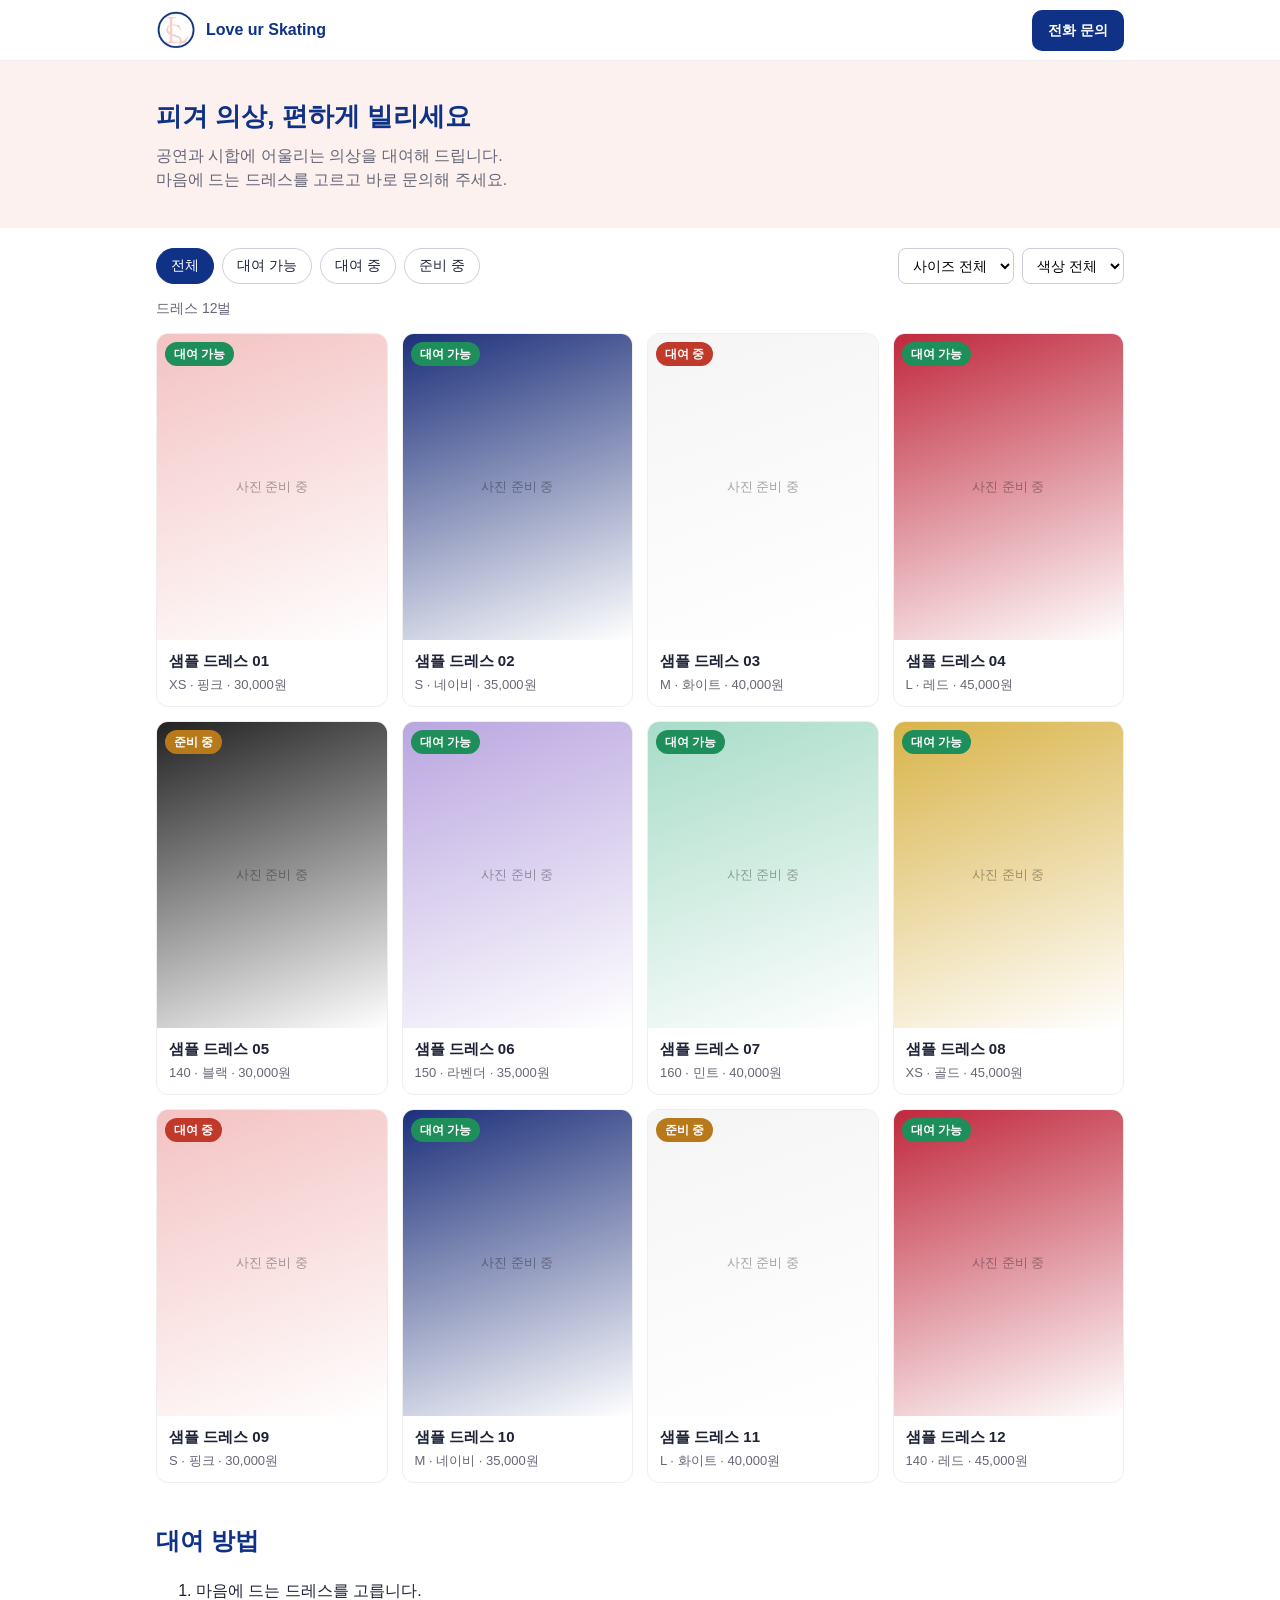
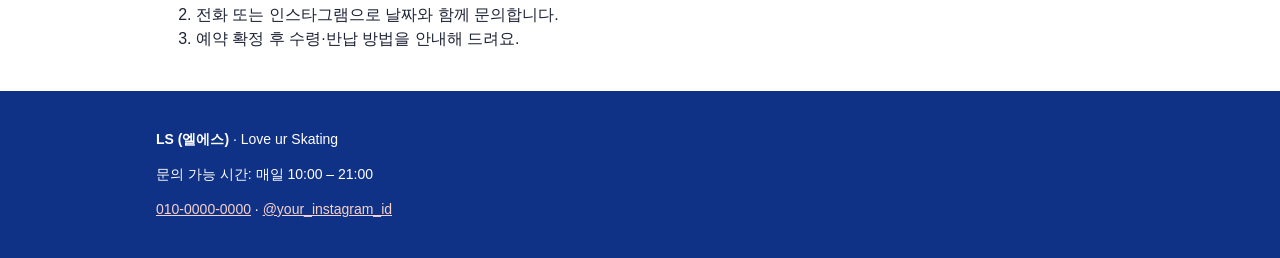
==== index.html @ 4640ae23 "Add first version of LS figure dress rental site Static, no-build site: dress catalog with status/si" ====
<!doctype html>
<html lang="ko">
<head>
<meta charset="utf-8">
<meta name="viewport" content="width=device-width, initial-scale=1">
<title>LS 엘에스 · 피겨 의상 대여</title>
<meta name="description" content="Love ur Skating - 피겨스케이팅 공연·시합 의상 대여">
<link rel="icon" href="assets/logo.jpg">
<link rel="stylesheet" href="style.css">
</head>
<body>
<header class="top">
  <div class="wrap bar">
    <a class="brand" href="#"><img src="assets/logo.jpg" alt="LS 로고"><span>Love ur Skating</span></a>
    <a class="btn small" id="callTop" href="#">전화 문의</a>
  </div>
</header>

<section class="hero">
  <div class="wrap">
    <h1>피겨 의상, 편하게 빌리세요</h1>
    <p>공연과 시합에 어울리는 의상을 대여해 드립니다.<br>마음에 드는 드레스를 고르고 바로 문의해 주세요.</p>
  </div>
</section>

<main class="wrap">
  <div class="filters" aria-label="필터">
    <div class="chips" id="statusChips"></div>
    <div class="selects">
      <select id="sizeSel" aria-label="사이즈"><option value="">사이즈 전체</option></select>
      <select id="colorSel" aria-label="색상"><option value="">색상 전체</option></select>
    </div>
  </div>
  <p class="count" id="count"></p>
  <div class="grid" id="grid"></div>
  <p class="empty" id="empty" hidden>조건에 맞는 드레스가 없어요.</p>
</main>

<section class="how wrap">
  <h2>대여 방법</h2>
  <ol>
    <li>마음에 드는 드레스를 고릅니다.</li>
    <li>전화 또는 인스타그램으로 날짜와 함께 문의합니다.</li>
    <li>예약 확정 후 수령·반납 방법을 안내해 드려요.</li>
  </ol>
</section>

<footer>
  <div class="wrap">
    <p><strong>LS (엘에스)</strong> · Love ur Skating</p>
    <p id="hours"></p>
    <p><a id="callFoot" href="#"></a> · <a id="igFoot" target="_blank" rel="noopener" href="#"></a></p>
  </div>
</footer>

<div class="modal" id="modal" hidden>
  <div class="sheet" role="dialog" aria-modal="true">
    <button class="close" id="close" aria-label="닫기">×</button>
    <div class="ph" id="mPhoto"></div>
    <div class="info">
      <h3 id="mName"></h3>
      <span class="badge" id="mBadge"></span>
      <dl id="mDetails"></dl>
      <div class="actions">
        <a class="btn" id="mCall" href="#">전화로 예약 문의</a>
        <a class="btn ghost" id="mIg" target="_blank" rel="noopener" href="#">인스타그램 DM</a>
      </div>
    </div>
  </div>
</div>
<script src="app.js"></script>
</body>
</html>
---- style.css ----
:root{--navy:#0f3186;--pink:#f8d3ce;--pink-l:#fdf1ef;--ink:#1d2236;--mut:#667;--ok:#1e8e5a;--no:#c0392b;--wait:#b8791a}
*{box-sizing:border-box}
body{margin:0;font-family:-apple-system,"Apple SD Gothic Neo","Noto Sans KR","Malgun Gothic",sans-serif;color:var(--ink);background:#fff;line-height:1.5}
.wrap{max-width:1000px;margin:0 auto;padding:0 16px}
.top{position:sticky;top:0;background:#fff;border-bottom:1px solid #eee;z-index:5}
.bar{display:flex;align-items:center;justify-content:space-between;height:60px}
.brand{display:flex;align-items:center;gap:10px;text-decoration:none;color:var(--navy);font-weight:700}
.brand img{width:40px;height:40px;border-radius:50%}
.btn{display:inline-block;background:var(--navy);color:#fff;text-decoration:none;padding:12px 18px;border-radius:10px;font-weight:600;text-align:center;border:2px solid var(--navy)}
.btn.small{padding:8px 14px;font-size:14px}
.btn.ghost{background:#fff;color:var(--navy)}
.hero{background:var(--pink-l);padding:36px 0;margin-bottom:20px}
.hero h1{margin:0 0 8px;color:var(--navy);font-size:26px}
.hero p{margin:0;color:var(--mut)}
.filters{display:flex;flex-wrap:wrap;gap:10px;justify-content:space-between;align-items:center}
.chips{display:flex;gap:8px;flex-wrap:wrap}
.chip{border:1px solid #ccd;background:#fff;border-radius:999px;padding:8px 14px;font-size:14px;cursor:pointer;color:var(--ink)}
.chip.on{background:var(--navy);color:#fff;border-color:var(--navy)}
select{padding:8px 10px;border:1px solid #ccd;border-radius:8px;font-size:14px;background:#fff}
.selects{display:flex;gap:8px}
.count{color:var(--mut);font-size:14px}
.grid{display:grid;grid-template-columns:repeat(2,1fr);gap:14px}
@media(min-width:700px){.grid{grid-template-columns:repeat(4,1fr)}}
.card{border:1px solid #eee;border-radius:12px;overflow:hidden;background:#fff;cursor:pointer;text-align:left;padding:0;font:inherit;color:inherit}
.card:hover{box-shadow:0 4px 14px rgba(15,49,134,.12)}
.ph{aspect-ratio:3/4;background:#eee center/cover no-repeat;position:relative;display:flex;align-items:center;justify-content:center}
.ph .lbl{color:rgba(0,0,0,.35);font-size:13px}
.badge{display:inline-block;font-size:12px;font-weight:700;padding:3px 9px;border-radius:999px;color:#fff}
.card .ph .badge{position:absolute;top:8px;left:8px}
.b-available{background:var(--ok)}.b-rented{background:var(--no)}.b-preparing{background:var(--wait)}
.card .meta{padding:10px 12px 12px}
.card h3{margin:0 0 2px;font-size:15px}
.card p{margin:0;color:var(--mut);font-size:13px}
.how{margin:40px auto}
.how h2{color:var(--navy)}
footer{background:var(--navy);color:#fff;padding:24px 0;margin-top:30px;font-size:14px}
footer a{color:var(--pink)}
.modal{position:fixed;inset:0;background:rgba(0,0,0,.5);display:flex;align-items:flex-end;justify-content:center;z-index:10}
.modal[hidden]{display:none}
.sheet{background:#fff;width:100%;max-width:560px;max-height:92vh;overflow:auto;border-radius:16px 16px 0 0;position:relative}
@media(min-width:700px){.modal{align-items:center}.sheet{border-radius:16px}}
.sheet .ph{aspect-ratio:4/3}
.info{padding:16px}
.info h3{margin:0 0 8px}
dl{display:grid;grid-template-columns:90px 1fr;gap:6px 10px;margin:14px 0}
dt{color:var(--mut)}dd{margin:0;font-weight:600}
.actions{display:grid;gap:10px}
.close{position:absolute;top:8px;right:8px;z-index:2;width:36px;height:36px;border-radius:50%;border:0;background:#fff;font-size:22px;cursor:pointer}
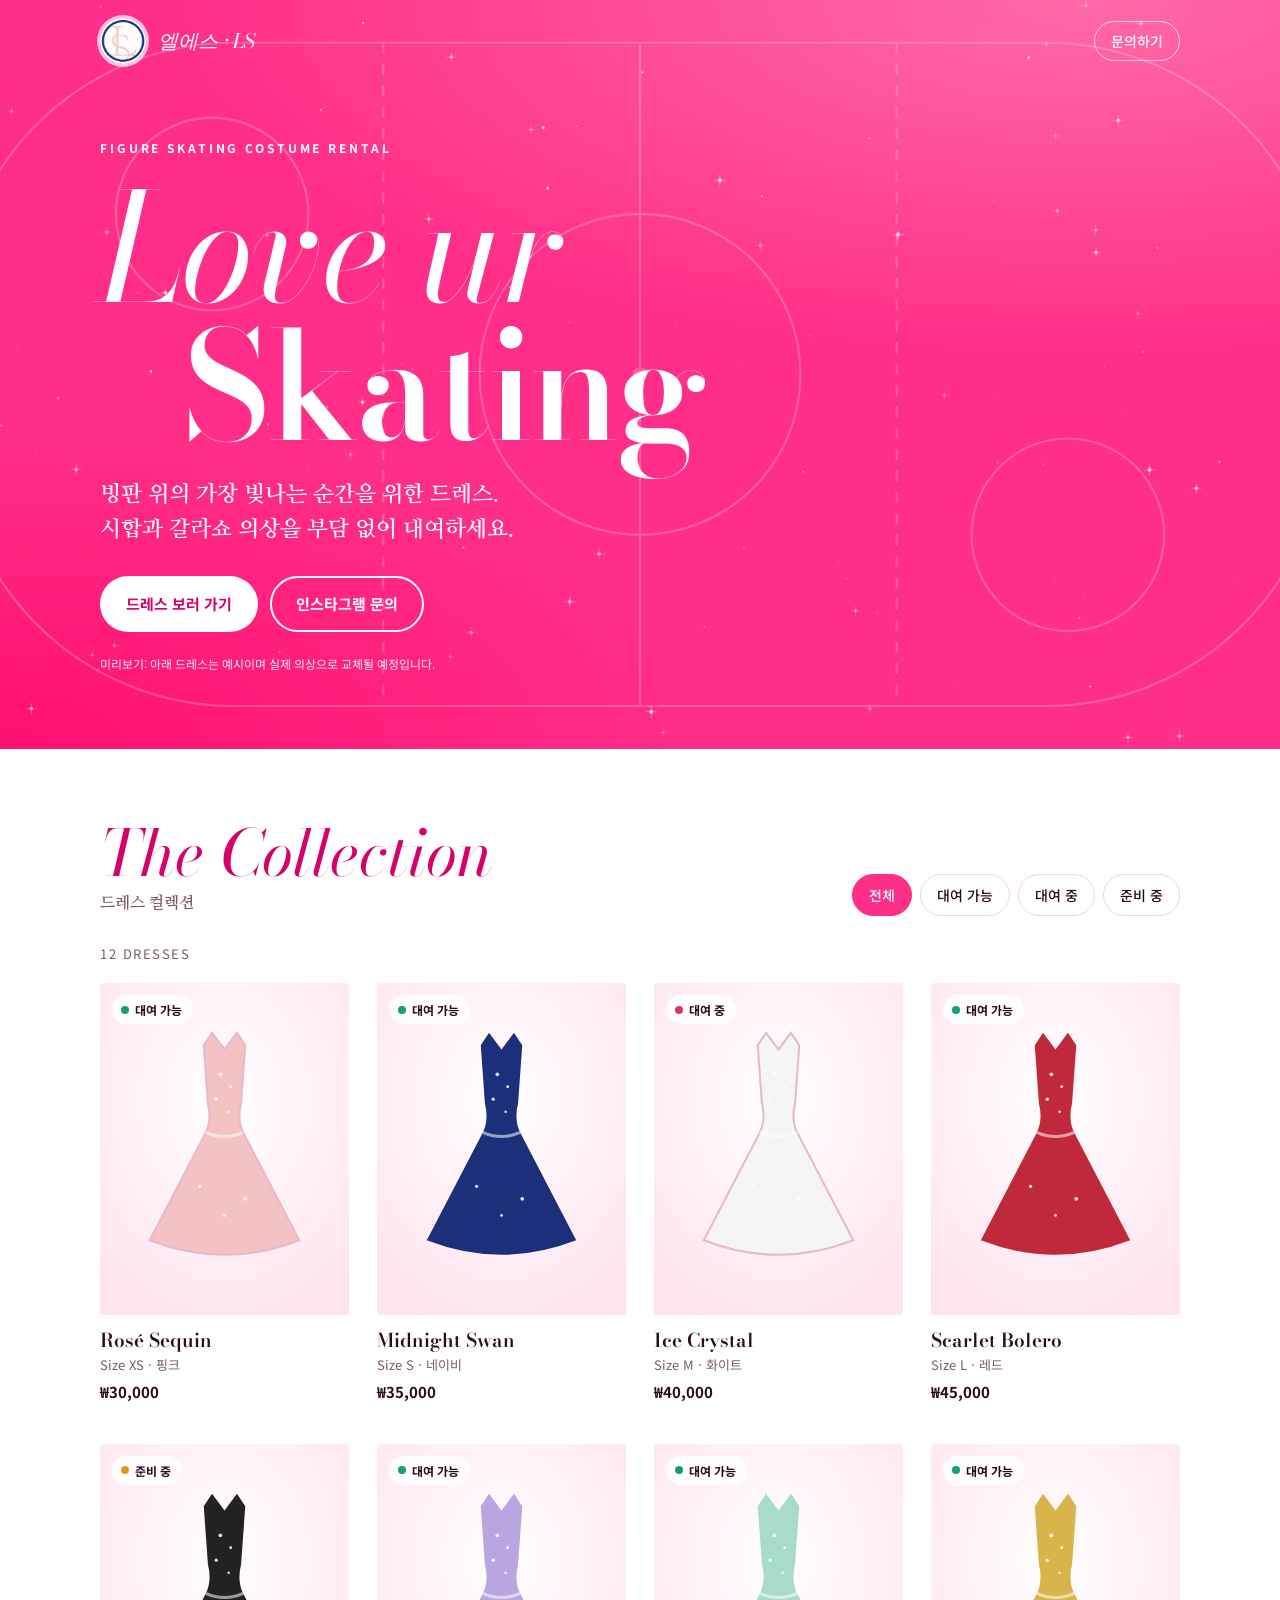
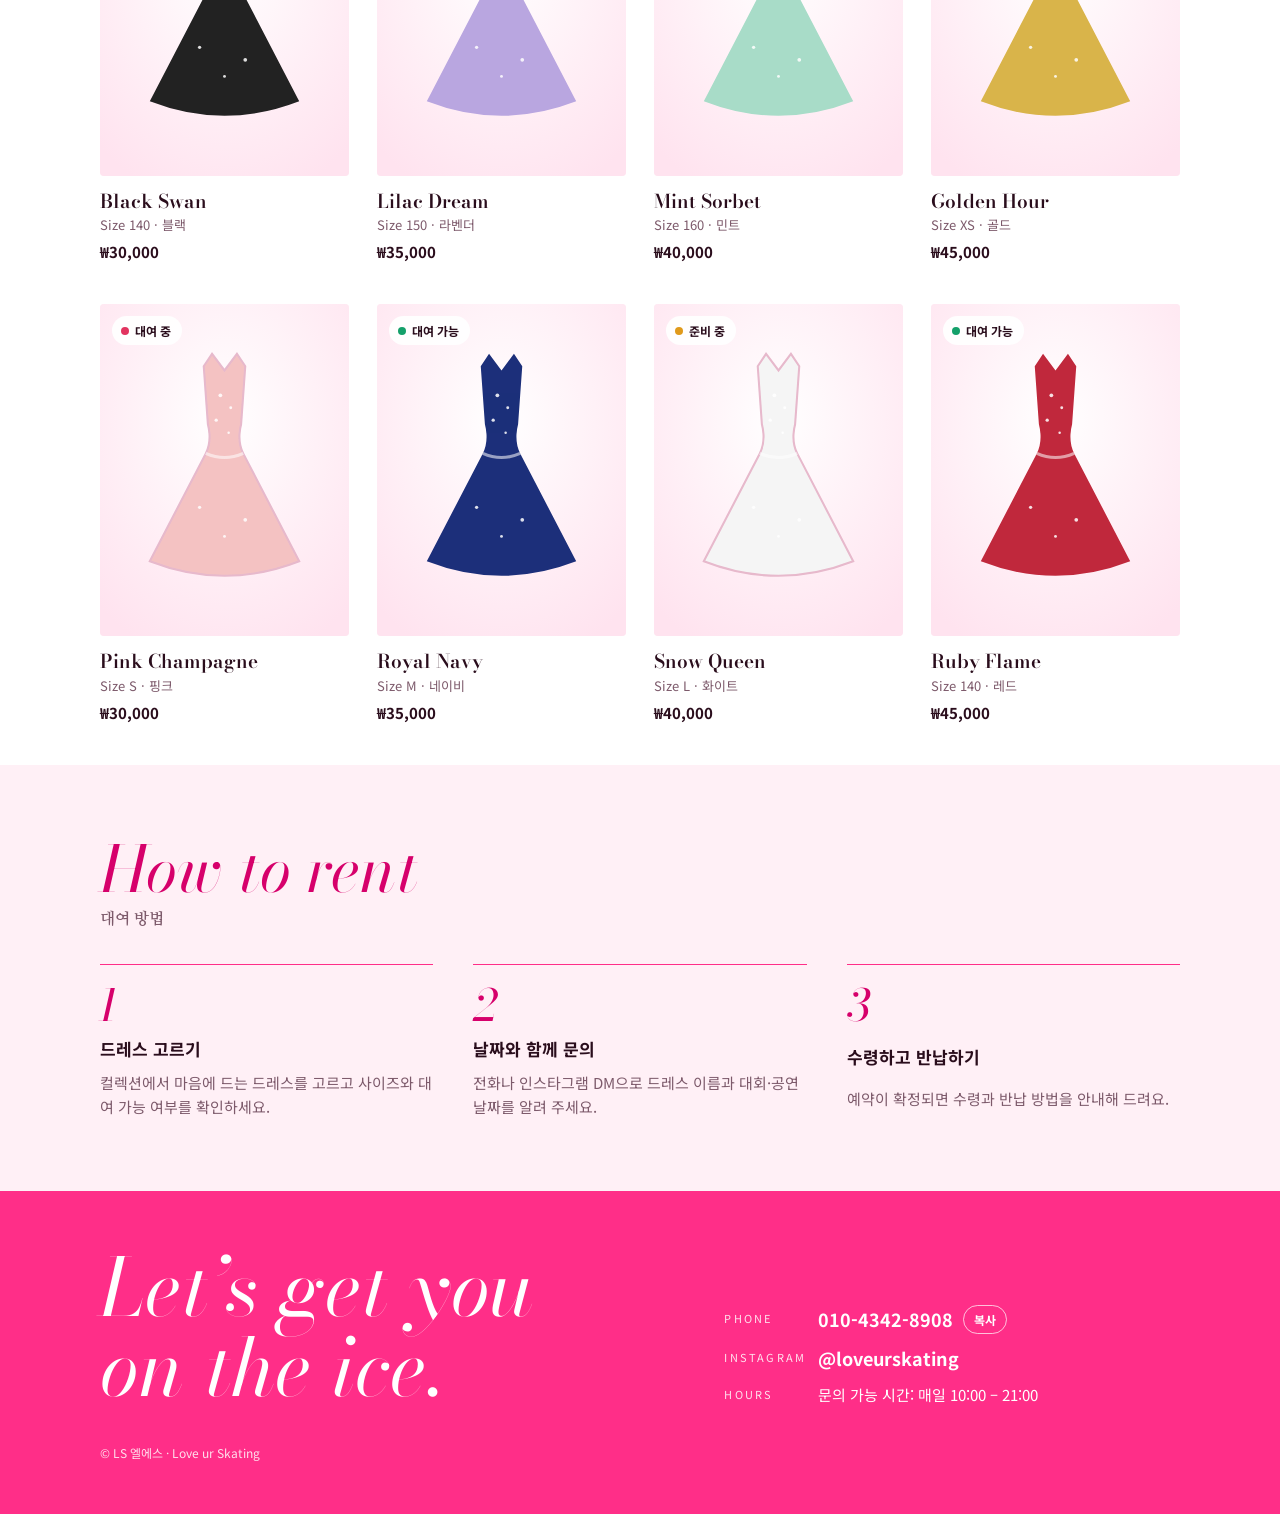
==== commit 51229138: "Redesign site: bright pink boutique look Hot-pink hero with rink markings and sparkle, serif display" ====
--- a/index.html
+++ b/index.html
@@ -2,72 +2,324 @@
 <html lang="ko">
 <head>
 <meta charset="utf-8">
-<meta name="viewport" content="width=device-width, initial-scale=1">
-<title>LS 엘에스 · 피겨 의상 대여</title>
-<meta name="description" content="Love ur Skating - 피겨스케이팅 공연·시합 의상 대여">
-<link rel="icon" href="assets/logo.jpg">
-<link rel="stylesheet" href="style.css">
+<meta name="viewport" content="width=device-width, initial-scale=1, viewport-fit=cover">
+<meta name="description" content="LS 엘에스 · Love ur Skating 피겨 의상 대여">
+<title>LS 엘에스 피겨 의상 대여</title>
+<meta name="claude:viewport-fit-sides" content="cover">
+<link rel="preconnect" href="https://fonts.googleapis.com">
+<link rel="preconnect" href="https://fonts.gstatic.com" crossorigin>
+<link rel="stylesheet" href="https://fonts.googleapis.com/css2?family=Bodoni+Moda:ital,opsz,wght@0,6..96,400;0,6..96,600;1,6..96,400;1,6..96,600&family=Nanum+Myeongjo:wght@700;800&family=Noto+Sans+KR:wght@400;500;700&display=swap">
+<style>
+/* Layout: fashion-house lookbook. Full-bleed hot-pink hero with rink markings + sparkle,
+   then a white lookbook grid of dresses, a three-step "how to rent", and a pink footer. */
+:root{
+  --hot:#ff2e88;        /* brand: bright pink */
+  --hot-deep:#d6006b;   /* buttons & links (white text passes contrast) */
+  --blush:#fff0f6;      /* soft pink surfaces */
+  --ink:#2a0d1c;        /* text */
+  --mut:#7d5a6b;        /* secondary text */
+  --line:#f6d3e2;
+  --bg:#ffffff;
+  --card:#ffffff;
+  --on-hot:#ffffff;
+  --navy:#0f3186;       /* from the logo, used sparingly */
+  --ok:#14a06a;--no:#e2335f;--wait:#e09a1b;
+  --display:"Bodoni Moda","Didot","Bodoni 72",Georgia,serif;
+  --kr-display:"Nanum Myeongjo","AppleMyungjo","Batang",serif;
+  --body:"Noto Sans KR",-apple-system,"Apple SD Gothic Neo","Malgun Gothic",sans-serif;
+}
+@media (prefers-color-scheme: dark){:root:not([data-theme="light"]){
+  --hot-deep:#ff4f9c;--blush:#2a1220;--ink:#fde8f1;--mut:#d3a8bc;--line:#4a2337;--bg:#170a11;--card:#21101a;--on-hot:#ffffff;color-scheme:dark}}
+:root[data-theme="dark"]{
+  --hot-deep:#ff4f9c;--blush:#2a1220;--ink:#fde8f1;--mut:#d3a8bc;--line:#4a2337;--bg:#170a11;--card:#21101a;--on-hot:#ffffff;color-scheme:dark}
+
+*{box-sizing:border-box}
+[hidden]{display:none!important}
+body{margin:0;background:var(--bg);color:var(--ink);font-family:var(--body);line-height:1.6;-webkit-font-smoothing:antialiased}
+img{max-width:100%}
+a{color:inherit}
+.wrap{max-width:1120px;margin:0 auto;padding-left:max(20px,env(safe-area-inset-left,0px));padding-right:max(20px,env(safe-area-inset-right,0px))}
+a:focus-visible,button:focus-visible{outline:3px solid var(--navy);outline-offset:3px}
+
+/* ---------- Hero ---------- */
+.hero{position:relative;overflow:hidden;background:var(--hot);color:var(--on-hot);
+  background-image:radial-gradient(120% 80% at 85% 0%,#ff6aa9 0%,rgba(255,106,169,0) 60%),radial-gradient(90% 70% at 0% 100%,#ff0f72 0%,rgba(255,15,114,0) 60%)}
+.rink,.sparkle{position:absolute;inset:0;width:100%;height:100%;pointer-events:none}
+.rink{opacity:.22}
+.nav{position:relative;display:flex;align-items:center;justify-content:space-between;gap:12px;padding-block:18px}
+.brand{display:flex;align-items:center;gap:12px;text-decoration:none}
+.brand img{width:46px;height:46px;border-radius:50%;box-shadow:0 0 0 3px rgba(255,255,255,.7)}
+.brand span{font-family:var(--display);font-style:italic;font-size:20px;letter-spacing:.01em}
+.nav-link{font-size:14px;font-weight:500;text-decoration:none;border:1px solid rgba(255,255,255,.7);padding:8px 16px;border-radius:999px}
+.nav-link:hover{background:#fff;color:var(--hot-deep)}
+.hero-body{position:relative;padding-block:56px 76px;display:grid;gap:22px;max-width:760px}
+.eyebrow{font-size:12px;font-weight:700;letter-spacing:.24em;text-transform:uppercase}
+.hero h1{margin:0;font-family:var(--display);font-weight:400;font-style:italic;line-height:.92;font-size:clamp(64px,15vw,150px);letter-spacing:-.02em}
+.hero h1 b{display:block;font-style:normal;font-weight:600;padding-left:.55em}
+.lede{margin:0;font-family:var(--kr-display);font-weight:700;font-size:clamp(18px,2.6vw,22px);line-height:1.6;max-width:30em;text-wrap:balance}
+.cta{display:flex;flex-wrap:wrap;gap:12px;margin-top:6px}
+.btn{display:inline-flex;align-items:center;justify-content:center;gap:8px;font:inherit;font-weight:700;font-size:15px;padding:14px 24px;border-radius:999px;text-decoration:none;cursor:pointer;border:2px solid transparent;transition:transform .15s ease}
+.btn:hover{transform:translateY(-2px)}
+.btn-white{background:#fff;color:#d6006b}
+.btn-line{border-color:#fff;color:#fff;background:transparent}
+.btn-hot{background:var(--hot-deep);color:#fff}
+.btn-ghost{border-color:var(--hot-deep);color:var(--hot-deep);background:transparent}
+.preview-note{font-size:12px;opacity:.9;margin:0}
+
+/* ---------- Collection ---------- */
+.collection{padding-block:72px 40px}
+.sec-head{display:flex;flex-wrap:wrap;align-items:flex-end;justify-content:space-between;gap:16px 24px;margin-bottom:28px}
+.sec-title{margin:0;font-family:var(--display);font-weight:400;font-style:italic;font-size:clamp(40px,7vw,64px);line-height:1;color:var(--hot-deep)}
+.sec-sub{margin:6px 0 0;font-family:var(--kr-display);font-weight:700;font-size:16px;color:var(--mut)}
+.filters{display:flex;flex-wrap:wrap;gap:8px}
+.chip{font:inherit;font-size:14px;font-weight:500;padding:9px 16px;border-radius:999px;border:1px solid var(--line);background:var(--card);color:var(--ink);cursor:pointer}
+.chip:hover{border-color:var(--hot)}
+.chip.on{background:var(--hot);border-color:var(--hot);color:#fff}
+.count{font-size:13px;letter-spacing:.12em;text-transform:uppercase;color:var(--mut);margin:0 0 18px}
+.grid{display:grid;grid-template-columns:repeat(2,minmax(0,1fr));gap:28px 16px}
+@media(min-width:760px){.grid{grid-template-columns:repeat(3,minmax(0,1fr));gap:40px 28px}}
+@media(min-width:1040px){.grid{grid-template-columns:repeat(4,minmax(0,1fr))}}
+.card{display:block;width:100%;text-align:left;font:inherit;color:inherit;background:none;border:0;padding:0;cursor:pointer}
+.frame{position:relative;aspect-ratio:3/4;max-width:100%;border-radius:4px;overflow:hidden;background:var(--blush)}
+.frame .art{position:absolute;inset:0;width:100%;height:100%;transition:transform .5s ease}
+.frame img.art{object-fit:cover}
+.card:hover .art{transform:scale(1.04)}
+.pill{position:absolute;top:12px;left:12px;display:inline-flex;align-items:center;gap:6px;background:rgba(255,255,255,.94);color:#2a0d1c;font-size:12px;font-weight:700;padding:5px 11px 5px 9px;border-radius:999px}
+.pill::before{content:"";width:8px;height:8px;border-radius:50%;background:var(--dot)}
+.s-available{--dot:var(--ok)}.s-rented{--dot:var(--no)}.s-preparing{--dot:var(--wait)}
+.card h3{margin:14px 0 2px;font-family:var(--display);font-weight:600;font-size:19px;line-height:1.25}
+.card .spec{margin:0;font-size:13px;color:var(--mut)}
+.card .price{margin:4px 0 0;font-size:15px;font-weight:700;font-variant-numeric:tabular-nums}
+.empty{color:var(--mut)}
+
+/* ---------- How to rent ---------- */
+.how{background:var(--blush);padding-block:72px}
+.steps{list-style:none;margin:32px 0 0;padding:0;display:grid;gap:28px}
+@media(min-width:760px){.steps{grid-template-columns:repeat(3,minmax(0,1fr));gap:40px}}
+.steps li{display:grid;gap:8px;border-top:1px solid var(--hot);padding-top:18px}
+.steps .n{font-family:var(--display);font-style:italic;font-size:44px;line-height:1;color:var(--hot-deep)}
+.steps h3{margin:0;font-size:17px}
+.steps p{margin:0;color:var(--mut);font-size:15px;max-width:28em}
+
+/* ---------- Footer ---------- */
+footer{background:var(--hot);color:#fff;padding-block:56px 40px;position:relative;overflow:hidden}
+.foot{display:grid;gap:32px}
+@media(min-width:760px){.foot{grid-template-columns:1.3fr 1fr;align-items:end}}
+.foot-title{margin:0;font-family:var(--display);font-style:italic;font-size:clamp(44px,8vw,80px);line-height:1}
+.foot p{margin:0}
+.contact{display:grid;gap:10px;font-size:15px}
+.contact .row{display:flex;flex-wrap:wrap;align-items:center;gap:10px}
+.contact .k{font-size:11px;letter-spacing:.2em;text-transform:uppercase;opacity:.85;min-width:84px}
+.contact .v{font-weight:700;font-size:18px;font-variant-numeric:tabular-nums;text-decoration:none;user-select:all}
+.copy{font:inherit;font-size:12px;font-weight:700;color:#fff;background:transparent;border:1px solid rgba(255,255,255,.7);border-radius:999px;padding:4px 10px;cursor:pointer}
+.small{font-size:12px;opacity:.85;margin-top:36px!important}
+
+/* ---------- Dress detail ---------- */
+.modal{position:fixed;inset:0;z-index:30;background:rgba(42,13,28,.6);display:flex;align-items:flex-end;justify-content:center;-webkit-backdrop-filter:blur(4px);backdrop-filter:blur(4px)}
+.sheet{position:relative;width:100%;max-width:880px;max-height:94%;overflow:auto;background:var(--bg);color:var(--ink);border-radius:20px 20px 0 0;display:grid;padding-bottom:env(safe-area-inset-bottom,0px)}
+@media(min-width:760px){.modal{align-items:center;padding:24px}.sheet{grid-template-columns:1fr 1fr;border-radius:20px}}
+.sheet .frame{border-radius:0;aspect-ratio:4/5}
+@media(max-width:759px){.sheet .frame{aspect-ratio:1/1}}
+.detail{padding:28px 24px 28px;display:grid;gap:14px;align-content:start}
+.detail h2{margin:0;font-family:var(--display);font-weight:600;font-size:32px;line-height:1.15}
+.detail .price{font-size:22px;font-weight:700;margin:0;font-variant-numeric:tabular-nums}
+.detail .price small{font-size:14px;font-weight:500;color:var(--mut)}
+dl{display:grid;grid-template-columns:96px minmax(0,1fr);gap:10px 12px;margin:6px 0;padding-block:16px;border-block:1px solid var(--line);font-size:15px}
+dt{color:var(--mut)}dd{margin:0;font-weight:500}
+.inline-pill{position:static;justify-self:start;background:var(--blush);color:var(--ink)}
+.actions{display:grid;gap:10px;margin-top:4px}
+.hint{font-size:13px;color:var(--mut);margin:0}
+.close{position:absolute;top:12px;right:12px;z-index:2;width:40px;height:40px;border-radius:50%;border:0;background:rgba(255,255,255,.95);color:#2a0d1c;font-size:24px;line-height:1;cursor:pointer;box-shadow:0 2px 10px rgba(0,0,0,.15)}
+
+@media (prefers-reduced-motion: reduce){*{transition:none!important}}
+</style>
 </head>
 <body>
-<header class="top">
-  <div class="wrap bar">
-    <a class="brand" href="#"><img src="assets/logo.jpg" alt="LS 로고"><span>Love ur Skating</span></a>
-    <a class="btn small" id="callTop" href="#">전화 문의</a>
+
+
+<header class="hero">
+  <svg class="rink" viewBox="0 0 1200 700" preserveAspectRatio="xMidYMid slice" aria-hidden="true">
+    <g fill="none" stroke="#fff" stroke-width="2">
+      <rect x="-40" y="40" width="1280" height="620" rx="260"></rect>
+      <line x1="600" y1="40" x2="600" y2="660"></line>
+      <circle cx="600" cy="350" r="150"></circle>
+      <circle cx="600" cy="350" r="6" fill="#fff"></circle>
+      <circle cx="200" cy="200" r="90"></circle>
+      <circle cx="1000" cy="500" r="90"></circle>
+      <line x1="360" y1="40" x2="360" y2="660" stroke-dasharray="10 10"></line>
+      <line x1="840" y1="40" x2="840" y2="660" stroke-dasharray="10 10"></line>
+    </g>
+  </svg>
+  <canvas class="sparkle" id="sparkle" aria-hidden="true"></canvas>
+  <div class="wrap">
+    <nav class="nav">
+      <a class="brand" href="#"><img src="[data-uri]" alt="LS 로고"><span>엘에스 · LS</span></a>
+      <a class="nav-link" href="#contact">문의하기</a>
+    </nav>
+    <div class="hero-body">
+      <span class="eyebrow">Figure Skating Costume Rental</span>
+      <h1>Love ur <b>Skating</b></h1>
+      <p class="lede">빙판 위의 가장 빛나는 순간을 위한 드레스.<br>시합과 갈라쇼 의상을 부담 없이 대여하세요.</p>
+      <div class="cta">
+        <a class="btn btn-white" href="#collection">드레스 보러 가기</a>
+        <a class="btn btn-line" id="heroIg" href="#" target="_blank" rel="noopener">인스타그램 문의</a>
+      </div>
+      <p class="preview-note">미리보기: 아래 드레스는 예시이며 실제 의상으로 교체될 예정입니다.</p>
+    </div>
   </div>
 </header>
 
-<section class="hero">
+<main>
+  <section class="collection wrap" id="collection">
+    <div class="sec-head">
+      <div>
+        <h2 class="sec-title">The Collection</h2>
+        <p class="sec-sub">드레스 컬렉션</p>
+      </div>
+      <div class="filters" id="filters" role="group" aria-label="대여 상태"></div>
+    </div>
+    <p class="count" id="count"></p>
+    <div class="grid" id="grid"></div>
+    <p class="empty" id="empty" hidden>지금 이 조건의 드레스가 없어요. 다른 상태를 선택해 보세요.</p>
+  </section>
+
+  <section class="how">
+    <div class="wrap">
+      <h2 class="sec-title">How to rent</h2>
+      <p class="sec-sub">대여 방법</p>
+      <ol class="steps">
+        <li><span class="n">1</span><h3>드레스 고르기</h3><p>컬렉션에서 마음에 드는 드레스를 고르고 사이즈와 대여 가능 여부를 확인하세요.</p></li>
+        <li><span class="n">2</span><h3>날짜와 함께 문의</h3><p>전화나 인스타그램 DM으로 드레스 이름과 대회·공연 날짜를 알려 주세요.</p></li>
+        <li><span class="n">3</span><h3>수령하고 반납하기</h3><p>예약이 확정되면 수령과 반납 방법을 안내해 드려요.</p></li>
+      </ol>
+    </div>
+  </section>
+</main>
+
+<footer id="contact">
   <div class="wrap">
-    <h1>피겨 의상, 편하게 빌리세요</h1>
-    <p>공연과 시합에 어울리는 의상을 대여해 드립니다.<br>마음에 드는 드레스를 고르고 바로 문의해 주세요.</p>
-  </div>
-</section>
-
-<main class="wrap">
-  <div class="filters" aria-label="필터">
-    <div class="chips" id="statusChips"></div>
-    <div class="selects">
-      <select id="sizeSel" aria-label="사이즈"><option value="">사이즈 전체</option></select>
-      <select id="colorSel" aria-label="색상"><option value="">색상 전체</option></select>
-    </div>
-  </div>
-  <p class="count" id="count"></p>
-  <div class="grid" id="grid"></div>
-  <p class="empty" id="empty" hidden>조건에 맞는 드레스가 없어요.</p>
-</main>
-
-<section class="how wrap">
-  <h2>대여 방법</h2>
-  <ol>
-    <li>마음에 드는 드레스를 고릅니다.</li>
-    <li>전화 또는 인스타그램으로 날짜와 함께 문의합니다.</li>
-    <li>예약 확정 후 수령·반납 방법을 안내해 드려요.</li>
-  </ol>
-</section>
-
-<footer>
-  <div class="wrap">
-    <p><strong>LS (엘에스)</strong> · Love ur Skating</p>
-    <p id="hours"></p>
-    <p><a id="callFoot" href="#"></a> · <a id="igFoot" target="_blank" rel="noopener" href="#"></a></p>
+    <div class="foot">
+      <div>
+        <p class="foot-title">Let’s get you<br>on the ice.</p>
+      </div>
+      <div class="contact">
+        <div class="row"><span class="k">Phone</span><a class="v" id="tel" href="#"></a><button class="copy" id="copyTel" type="button">복사</button></div>
+        <div class="row"><span class="k">Instagram</span><a class="v" id="ig" href="#" target="_blank" rel="noopener"></a></div>
+        <div class="row"><span class="k">Hours</span><span id="hours"></span></div>
+      </div>
+    </div>
+    <p class="small">© LS 엘에스 · Love ur Skating</p>
   </div>
 </footer>
 
 <div class="modal" id="modal" hidden>
-  <div class="sheet" role="dialog" aria-modal="true">
-    <button class="close" id="close" aria-label="닫기">×</button>
-    <div class="ph" id="mPhoto"></div>
-    <div class="info">
-      <h3 id="mName"></h3>
-      <span class="badge" id="mBadge"></span>
+  <div class="sheet" role="dialog" aria-modal="true" aria-labelledby="mName">
+    <button class="close" id="close" type="button" aria-label="닫기">×</button>
+    <div class="frame" id="mFrame"></div>
+    <div class="detail">
+      <span class="pill inline-pill" id="mPill"></span>
+      <h2 id="mName"></h2>
+      <p class="price" id="mPrice"></p>
       <dl id="mDetails"></dl>
       <div class="actions">
-        <a class="btn" id="mCall" href="#">전화로 예약 문의</a>
-        <a class="btn ghost" id="mIg" target="_blank" rel="noopener" href="#">인스타그램 DM</a>
-      </div>
+        <a class="btn btn-hot" id="mIg" href="#" target="_blank" rel="noopener">인스타그램 DM으로 예약 문의</a>
+        <a class="btn btn-ghost" id="mCall" href="#"></a>
+      </div>
+      <p class="hint">문의할 때 드레스 이름과 날짜를 함께 알려 주세요.</p>
     </div>
   </div>
 </div>
-<script src="app.js"></script>
+
+<script>
+const SITE={"name": "LS (엘에스)", "tagline": "Love ur Skating · 피겨 의상 대여", "phone": "010-4342-8908", "instagram": "loveurskating", "hours": "문의 가능 시간: 매일 10:00 – 21:00"};
+const DRESSES=[{"id": 1, "name": "Rosé Sequin", "color": "핑크", "colorHex": "#f4c2c2", "size": "XS", "price": 30000, "status": "available", "image": "", "note": ""}, {"id": 2, "name": "Midnight Swan", "color": "네이비", "colorHex": "#1c2f7a", "size": "S", "price": 35000, "status": "available", "image": "", "note": ""}, {"id": 3, "name": "Ice Crystal", "color": "화이트", "colorHex": "#f5f5f5", "size": "M", "price": 40000, "status": "rented", "image": "", "note": "", "availableFrom": "2026-11-20"}, {"id": 4, "name": "Scarlet Bolero", "color": "레드", "colorHex": "#c0283c", "size": "L", "price": 45000, "status": "available", "image": "", "note": ""}, {"id": 5, "name": "Black Swan", "color": "블랙", "colorHex": "#222", "size": "140", "price": 30000, "status": "preparing", "image": "", "note": ""}, {"id": 6, "name": "Lilac Dream", "color": "라벤더", "colorHex": "#b9a6e0", "size": "150", "price": 35000, "status": "available", "image": "", "note": ""}, {"id": 7, "name": "Mint Sorbet", "color": "민트", "colorHex": "#a8dcc8", "size": "160", "price": 40000, "status": "available", "image": "", "note": ""}, {"id": 8, "name": "Golden Hour", "color": "골드", "colorHex": "#d9b44a", "size": "XS", "price": 45000, "status": "available", "image": "", "note": ""}, {"id": 9, "name": "Pink Champagne", "color": "핑크", "colorHex": "#f4c2c2", "size": "S", "price": 30000, "status": "rented", "image": "", "note": "", "availableFrom": "2026-11-20"}, {"id": 10, "name": "Royal Navy", "color": "네이비", "colorHex": "#1c2f7a", "size": "M", "price": 35000, "status": "available", "image": "", "note": ""}, {"id": 11, "name": "Snow Queen", "color": "화이트", "colorHex": "#f5f5f5", "size": "L", "price": 40000, "status": "preparing", "image": "", "note": ""}, {"id": 12, "name": "Ruby Flame", "color": "레드", "colorHex": "#c0283c", "size": "140", "price": 45000, "status": "available", "image": "", "note": ""}];
+const STATUS={available:"대여 가능",rented:"대여 중",preparing:"준비 중"};
+const $=id=>document.getElementById(id);
+const tel="tel:"+SITE.phone.replace(/\D/g,"");
+const igDM="https://ig.me/m/"+SITE.instagram;
+let current="";
+
+const won=n=>"₩"+n.toLocaleString("ko-KR");
+function esc(s){return String(s).replace(/[&<>"']/g,c=>({"&":"&amp;","<":"&lt;",">":"&gt;",'"':"&quot;","'":"&#39;"}[c]));}
+
+/* Placeholder art until real photos arrive: a skating-dress silhouette in the dress colour. */
+function silhouette(hex){
+  const light=/^#(f|e)/i.test(hex||"");
+  const stroke=light?'stroke="#e7b9cc" stroke-width="1"':'';
+  return '<svg class="art" viewBox="0 0 120 160" preserveAspectRatio="xMidYMid slice" aria-hidden="true">'+
+   '<defs><radialGradient id="g'+hex.slice(1)+'" cx="50%" cy="35%" r="75%"><stop offset="0" stop-color="#fff"/><stop offset="1" stop-color="#ffe3ef"/></radialGradient></defs>'+
+   '<rect width="120" height="160" fill="url(#g'+hex.slice(1)+')"/>'+
+   '<path d="M50 30 L54 24 L60 32 L66 24 L70 30 L68 58 Q66 66 69 72 L96 124 Q60 138 24 124 L51 72 Q54 66 52 58 Z" fill="'+hex+'" '+stroke+'/>'+
+   '<path d="M51 72 Q60 76 69 72" fill="none" stroke="#fff" stroke-opacity=".55" stroke-width="1.5"/>'+
+   '<g fill="#fff" opacity=".85"><circle cx="58" cy="44" r=".9"/><circle cx="63" cy="50" r=".7"/><circle cx="56" cy="56" r=".8"/><circle cx="62" cy="62" r=".6"/><circle cx="48" cy="98" r=".8"/><circle cx="70" cy="104" r=".9"/><circle cx="60" cy="112" r=".7"/></g>'+
+   '</svg>';
+}
+function art(d){return d.image?'<img class="art" src="'+esc(d.image)+'" alt="'+esc(d.name)+'" loading="lazy">':silhouette(d.colorHex||"#ff2e88");}
+
+function render(){
+  const list=DRESSES.filter(d=>!current||d.status===current);
+  $("grid").innerHTML=list.map(d=>
+    '<button class="card" type="button" data-id="'+d.id+'">'+
+      '<div class="frame">'+art(d)+'<span class="pill s-'+d.status+'">'+STATUS[d.status]+'</span></div>'+
+      '<h3>'+esc(d.name)+'</h3>'+
+      '<p class="spec">Size '+esc(d.size)+' · '+esc(d.color)+'</p>'+
+      '<p class="price">'+won(d.price)+'</p>'+
+    '</button>').join("");
+  $("count").textContent=list.length+" Dresses";
+  $("empty").hidden=list.length>0;
+}
+$("grid").addEventListener("click",e=>{const c=e.target.closest(".card");if(c)openDress(DRESSES.find(d=>d.id==c.dataset.id));});
+
+function openDress(d){
+  $("mFrame").innerHTML=art(d);
+  const p=$("mPill");p.className="pill inline-pill s-"+d.status;p.textContent=STATUS[d.status];
+  $("mName").textContent=d.name;
+  $("mPrice").innerHTML=won(d.price)+' <small>/ 1회 대여</small>';
+  const rows=[["사이즈",d.size],["색상",d.color]];
+  if(d.status==="rented"&&d.availableFrom)rows.push(["대여 가능일",d.availableFrom+" 이후"]);
+  if(d.status==="preparing")rows.push(["상태","세탁·정비 중이에요. 곧 대여할 수 있어요."]);
+  if(d.note)rows.push(["메모",d.note]);
+  $("mDetails").innerHTML=rows.map(([k,v])=>'<dt>'+k+'</dt><dd>'+esc(v)+'</dd>').join("");
+  $("modal").hidden=false;$("close").focus();
+}
+function closeDress(){$("modal").hidden=true;}
+$("close").onclick=closeDress;
+$("modal").addEventListener("click",e=>{if(e.target.id==="modal")closeDress();});
+document.addEventListener("keydown",e=>{if(e.key==="Escape")closeDress();});
+
+/* Filters */
+[["","전체"],...Object.entries(STATUS)].forEach(([v,l])=>{
+  const b=document.createElement("button");b.type="button";b.className="chip"+(v?"":" on");b.textContent=l;
+  b.onclick=()=>{current=v;document.querySelectorAll(".chip").forEach(x=>x.classList.toggle("on",x===b));render();};
+  $("filters").appendChild(b);
+});
+
+/* Contact */
+$("tel").href=tel;$("tel").textContent=SITE.phone;
+$("ig").href="https://instagram.com/"+SITE.instagram;$("ig").textContent="@"+SITE.instagram;
+$("heroIg").href=igDM;$("mIg").href=igDM;
+$("mCall").href=tel;$("mCall").textContent="전화 문의 · "+SITE.phone;
+$("hours").textContent=SITE.hours;
+$("copyTel").onclick=async()=>{
+  try{await navigator.clipboard.writeText(SITE.phone);$("copyTel").textContent="복사됨";}
+  catch(e){const r=document.createRange();r.selectNodeContents($("tel"));const s=getSelection();s.removeAllRanges();s.addRange(r);}
+  setTimeout(()=>$("copyTel").textContent="복사",1600);
+};
+render();
+
+/* Hero sparkle: a light dusting of twinkling sequins. Static when motion is reduced. */
+(function(){
+  const c=$("sparkle"),x=c.getContext("2d");
+  const still=matchMedia("(prefers-reduced-motion: reduce)").matches;
+  let W,H,pts=[];
+  function size(){const r=c.getBoundingClientRect(),dpr=Math.min(devicePixelRatio||1,2);W=r.width;H=r.height;c.width=W*dpr;c.height=H*dpr;x.setTransform(dpr,0,0,dpr,0,0);
+    pts=Array.from({length:Math.round(W*H/9000)},()=>({x:Math.random()*W,y:Math.random()*H,r:Math.random()*1.6+.4,p:Math.random()*6.28,s:Math.random()*.02+.006}));}
+  function star(p,a){x.globalAlpha=a;x.fillStyle="#fff";x.beginPath();x.arc(p.x,p.y,p.r,0,6.28);x.fill();
+    if(p.r>1.5){x.globalAlpha=a*.6;x.fillRect(p.x-p.r*3,p.y-.3,p.r*6,.6);x.fillRect(p.x-.3,p.y-p.r*3,.6,p.r*6);}}
+  function frame(){x.clearRect(0,0,W,H);pts.forEach(p=>{p.p+=p.s;star(p,.25+.55*(.5+.5*Math.sin(p.p)));});if(!still)requestAnimationFrame(frame);}
+  size();addEventListener("resize",size);frame();
+})();
+</script>
+
 </body>
 </html>
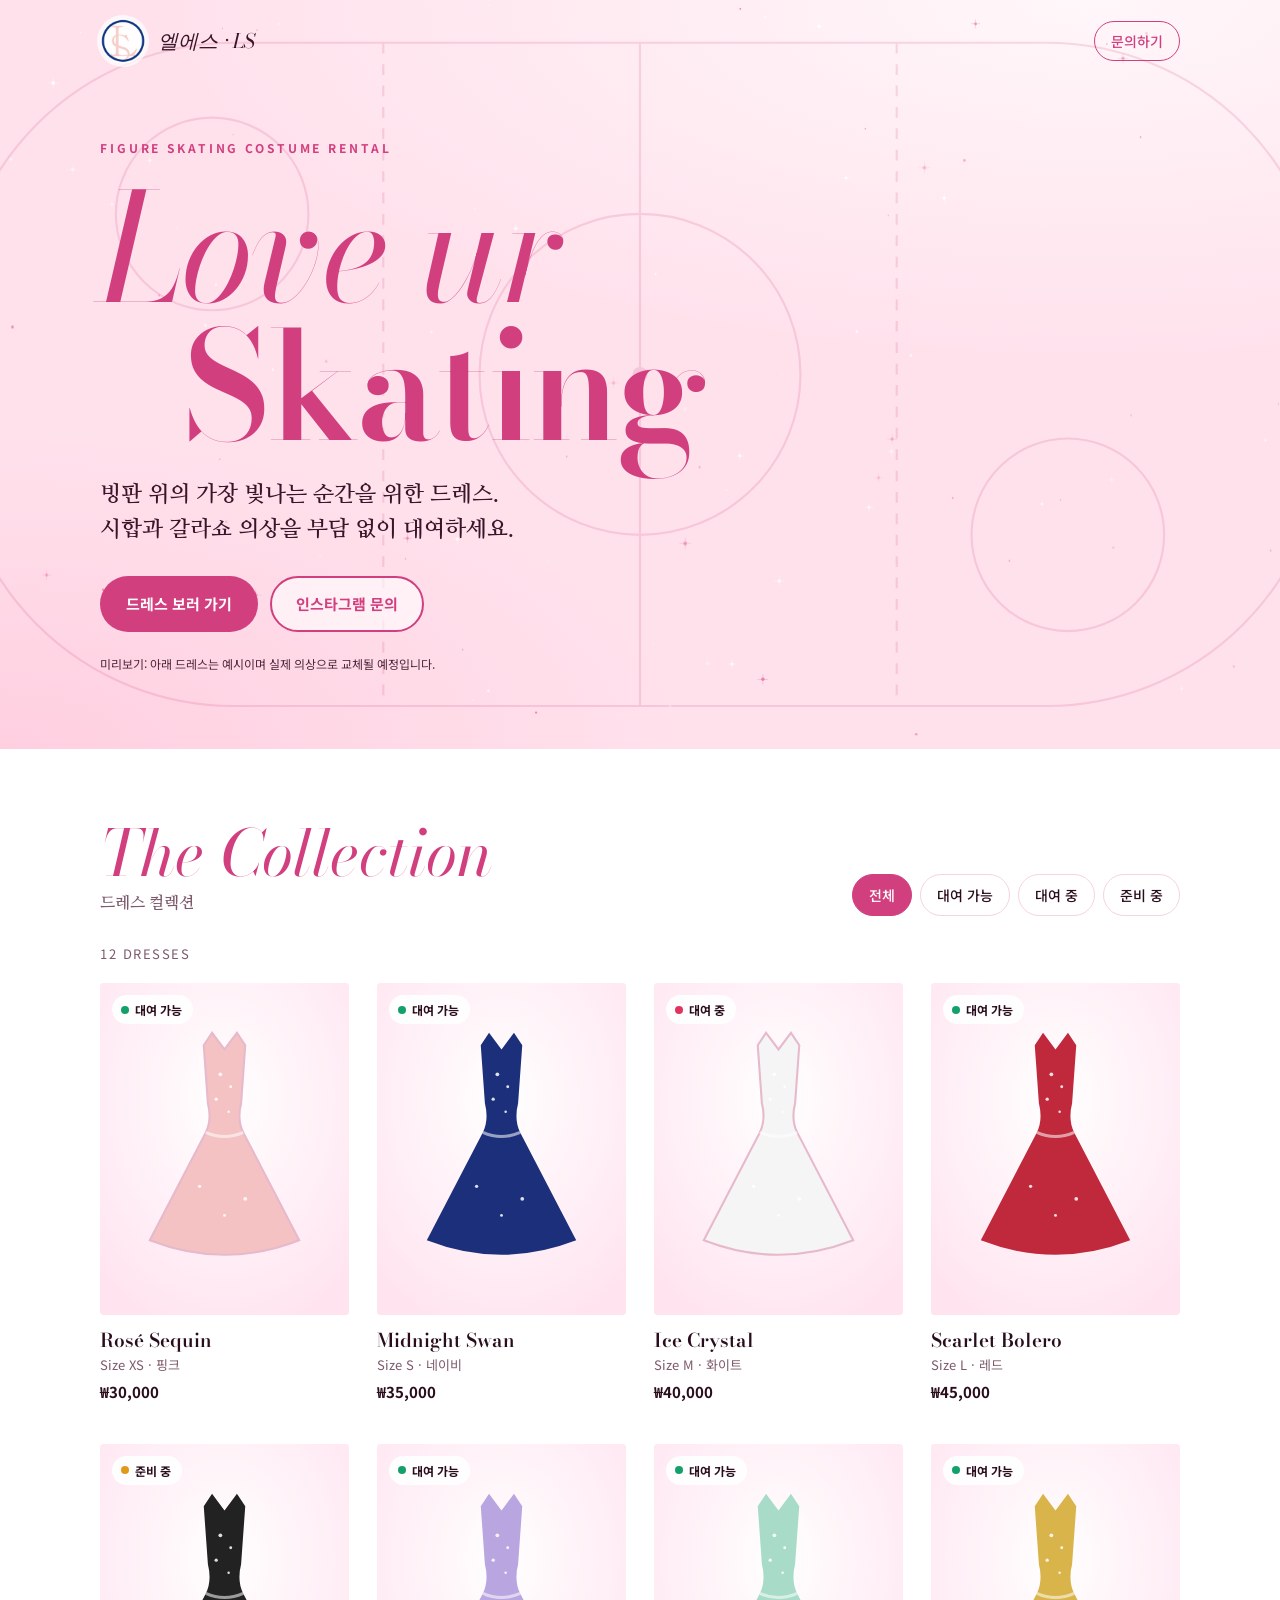
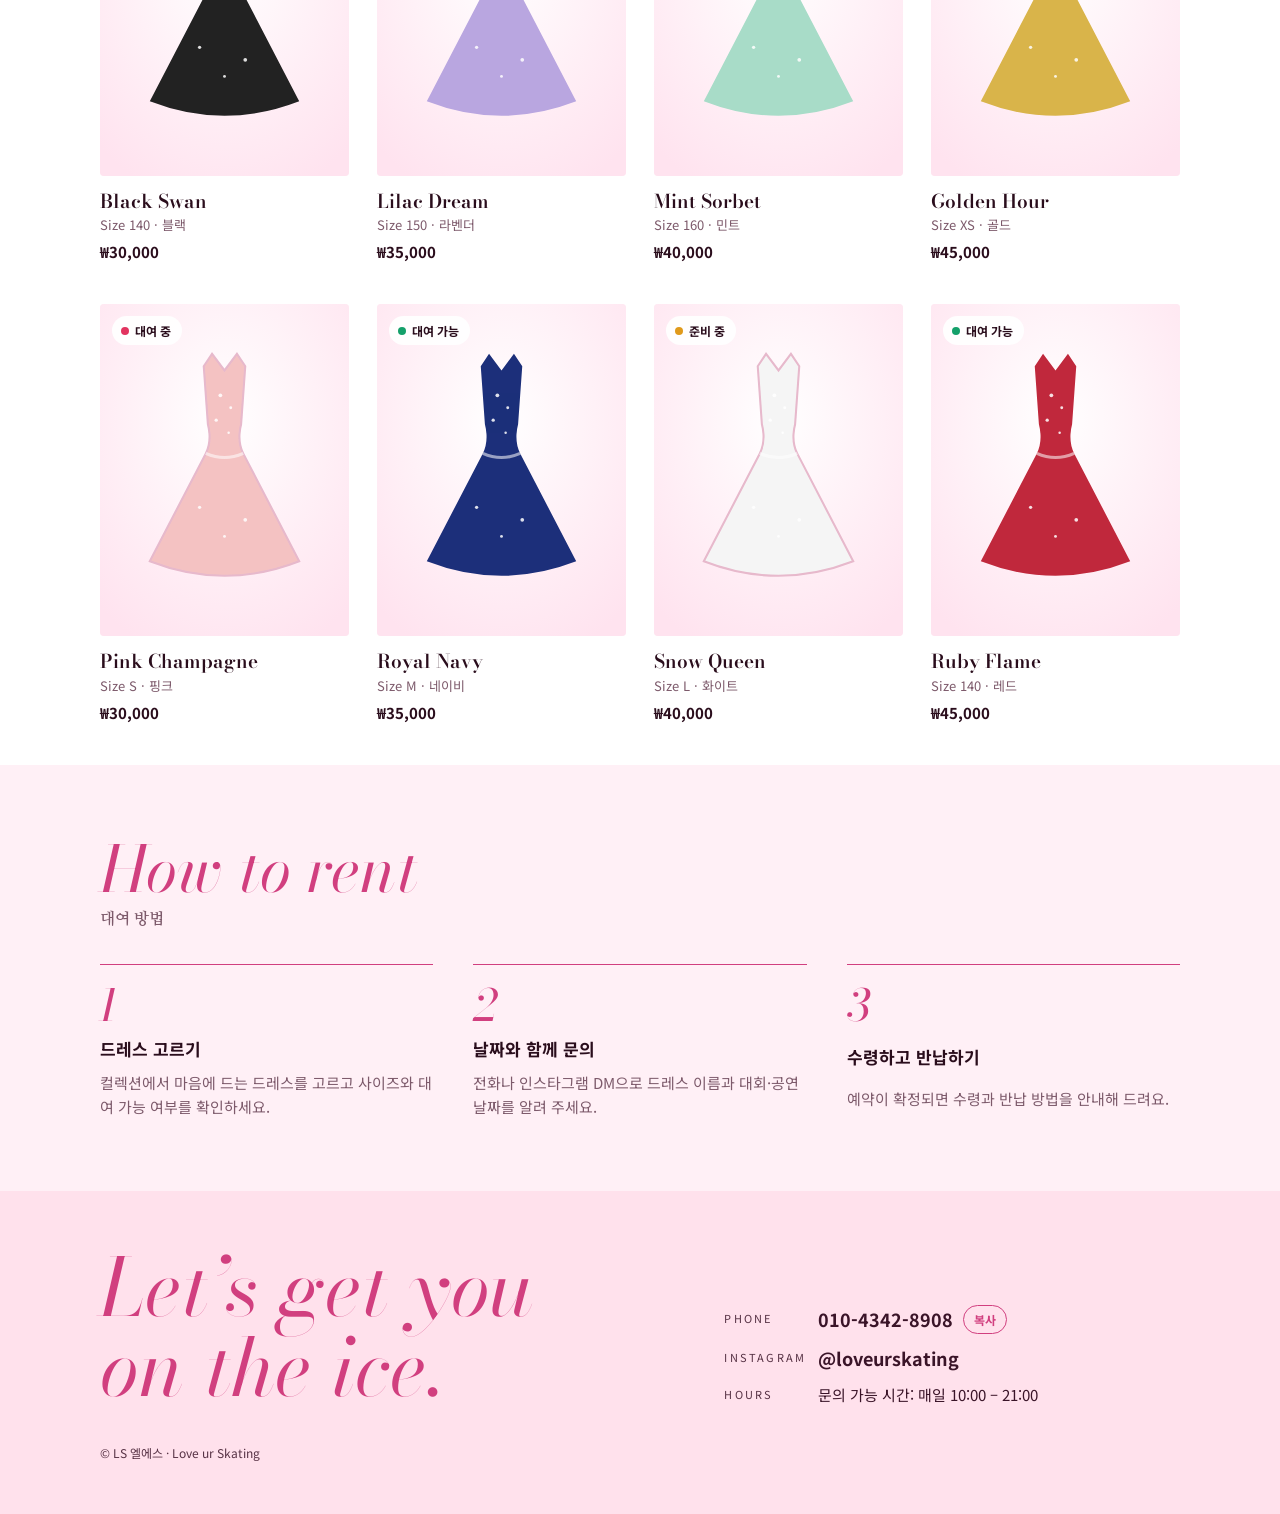
==== commit 6fede67d: "Soften palette to light pink Co-Authored-By: Claude Opus 5.5 <noreply@anthropic.com> Claude-Session:" ====
--- a/index.html
+++ b/index.html
@@ -13,15 +13,15 @@
 /* Layout: fashion-house lookbook. Full-bleed hot-pink hero with rink markings + sparkle,
    then a white lookbook grid of dresses, a three-step "how to rent", and a pink footer. */
 :root{
-  --hot:#ff2e88;        /* brand: bright pink */
-  --hot-deep:#d6006b;   /* buttons & links (white text passes contrast) */
+  --hot:#ffe1ec;        /* brand: soft light pink */
+  --hot-deep:#d13f7f;   /* buttons, headings (white text passes contrast) */
   --blush:#fff0f6;      /* soft pink surfaces */
   --ink:#2a0d1c;        /* text */
   --mut:#7d5a6b;        /* secondary text */
   --line:#f6d3e2;
   --bg:#ffffff;
   --card:#ffffff;
-  --on-hot:#ffffff;
+  --on-hot:#3a1428;
   --navy:#0f3186;       /* from the logo, used sparingly */
   --ok:#14a06a;--no:#e2335f;--wait:#e09a1b;
   --display:"Bodoni Moda","Didot","Bodoni 72",Georgia,serif;
@@ -29,9 +29,9 @@
   --body:"Noto Sans KR",-apple-system,"Apple SD Gothic Neo","Malgun Gothic",sans-serif;
 }
 @media (prefers-color-scheme: dark){:root:not([data-theme="light"]){
-  --hot-deep:#ff4f9c;--blush:#2a1220;--ink:#fde8f1;--mut:#d3a8bc;--line:#4a2337;--bg:#170a11;--card:#21101a;--on-hot:#ffffff;color-scheme:dark}}
+  --hot-deep:#ff4f9c;--blush:#2a1220;--ink:#fde8f1;--mut:#d3a8bc;--line:#4a2337;--bg:#170a11;--card:#21101a;--on-hot:#3a1428;color-scheme:dark}}
 :root[data-theme="dark"]{
-  --hot-deep:#ff4f9c;--blush:#2a1220;--ink:#fde8f1;--mut:#d3a8bc;--line:#4a2337;--bg:#170a11;--card:#21101a;--on-hot:#ffffff;color-scheme:dark}
+  --hot-deep:#ff4f9c;--blush:#2a1220;--ink:#fde8f1;--mut:#d3a8bc;--line:#4a2337;--bg:#170a11;--card:#21101a;--on-hot:#3a1428;color-scheme:dark}
 
 *{box-sizing:border-box}
 [hidden]{display:none!important}
@@ -43,25 +43,25 @@
 
 /* ---------- Hero ---------- */
 .hero{position:relative;overflow:hidden;background:var(--hot);color:var(--on-hot);
-  background-image:radial-gradient(120% 80% at 85% 0%,#ff6aa9 0%,rgba(255,106,169,0) 60%),radial-gradient(90% 70% at 0% 100%,#ff0f72 0%,rgba(255,15,114,0) 60%)}
+  background-image:radial-gradient(120% 80% at 85% 0%,#fff7fa 0%,rgba(255,247,250,0) 60%),radial-gradient(90% 70% at 0% 100%,#ffcfe0 0%,rgba(255,207,224,0) 60%)}
 .rink,.sparkle{position:absolute;inset:0;width:100%;height:100%;pointer-events:none}
-.rink{opacity:.22}
+.rink{opacity:.16}
 .nav{position:relative;display:flex;align-items:center;justify-content:space-between;gap:12px;padding-block:18px}
 .brand{display:flex;align-items:center;gap:12px;text-decoration:none}
 .brand img{width:46px;height:46px;border-radius:50%;box-shadow:0 0 0 3px rgba(255,255,255,.7)}
 .brand span{font-family:var(--display);font-style:italic;font-size:20px;letter-spacing:.01em}
-.nav-link{font-size:14px;font-weight:500;text-decoration:none;border:1px solid rgba(255,255,255,.7);padding:8px 16px;border-radius:999px}
-.nav-link:hover{background:#fff;color:var(--hot-deep)}
+.nav-link{font-size:14px;font-weight:500;text-decoration:none;border:1px solid var(--hot-deep);color:var(--hot-deep);padding:8px 16px;border-radius:999px}
+.nav-link:hover{background:var(--hot-deep);color:#fff}
 .hero-body{position:relative;padding-block:56px 76px;display:grid;gap:22px;max-width:760px}
-.eyebrow{font-size:12px;font-weight:700;letter-spacing:.24em;text-transform:uppercase}
-.hero h1{margin:0;font-family:var(--display);font-weight:400;font-style:italic;line-height:.92;font-size:clamp(64px,15vw,150px);letter-spacing:-.02em}
+.eyebrow{color:var(--hot-deep);font-size:12px;font-weight:700;letter-spacing:.24em;text-transform:uppercase}
+.hero h1{margin:0;color:var(--hot-deep);font-family:var(--display);font-weight:400;font-style:italic;line-height:.92;font-size:clamp(64px,15vw,150px);letter-spacing:-.02em}
 .hero h1 b{display:block;font-style:normal;font-weight:600;padding-left:.55em}
 .lede{margin:0;font-family:var(--kr-display);font-weight:700;font-size:clamp(18px,2.6vw,22px);line-height:1.6;max-width:30em;text-wrap:balance}
 .cta{display:flex;flex-wrap:wrap;gap:12px;margin-top:6px}
 .btn{display:inline-flex;align-items:center;justify-content:center;gap:8px;font:inherit;font-weight:700;font-size:15px;padding:14px 24px;border-radius:999px;text-decoration:none;cursor:pointer;border:2px solid transparent;transition:transform .15s ease}
 .btn:hover{transform:translateY(-2px)}
-.btn-white{background:#fff;color:#d6006b}
-.btn-line{border-color:#fff;color:#fff;background:transparent}
+.btn-white{background:var(--hot-deep);color:#fff}
+.btn-line{border-color:var(--hot-deep);color:var(--hot-deep);background:rgba(255,255,255,.6)}
 .btn-hot{background:var(--hot-deep);color:#fff}
 .btn-ghost{border-color:var(--hot-deep);color:var(--hot-deep);background:transparent}
 .preview-note{font-size:12px;opacity:.9;margin:0}
@@ -73,8 +73,8 @@
 .sec-sub{margin:6px 0 0;font-family:var(--kr-display);font-weight:700;font-size:16px;color:var(--mut)}
 .filters{display:flex;flex-wrap:wrap;gap:8px}
 .chip{font:inherit;font-size:14px;font-weight:500;padding:9px 16px;border-radius:999px;border:1px solid var(--line);background:var(--card);color:var(--ink);cursor:pointer}
-.chip:hover{border-color:var(--hot)}
-.chip.on{background:var(--hot);border-color:var(--hot);color:#fff}
+.chip:hover{border-color:var(--hot-deep)}
+.chip.on{background:var(--hot-deep);border-color:var(--hot-deep);color:#fff}
 .count{font-size:13px;letter-spacing:.12em;text-transform:uppercase;color:var(--mut);margin:0 0 18px}
 .grid{display:grid;grid-template-columns:repeat(2,minmax(0,1fr));gap:28px 16px}
 @media(min-width:760px){.grid{grid-template-columns:repeat(3,minmax(0,1fr));gap:40px 28px}}
@@ -96,22 +96,22 @@
 .how{background:var(--blush);padding-block:72px}
 .steps{list-style:none;margin:32px 0 0;padding:0;display:grid;gap:28px}
 @media(min-width:760px){.steps{grid-template-columns:repeat(3,minmax(0,1fr));gap:40px}}
-.steps li{display:grid;gap:8px;border-top:1px solid var(--hot);padding-top:18px}
+.steps li{display:grid;gap:8px;border-top:1px solid var(--hot-deep);padding-top:18px}
 .steps .n{font-family:var(--display);font-style:italic;font-size:44px;line-height:1;color:var(--hot-deep)}
 .steps h3{margin:0;font-size:17px}
 .steps p{margin:0;color:var(--mut);font-size:15px;max-width:28em}
 
 /* ---------- Footer ---------- */
-footer{background:var(--hot);color:#fff;padding-block:56px 40px;position:relative;overflow:hidden}
+footer{background:var(--hot);color:var(--on-hot);padding-block:56px 40px;position:relative;overflow:hidden}
 .foot{display:grid;gap:32px}
 @media(min-width:760px){.foot{grid-template-columns:1.3fr 1fr;align-items:end}}
-.foot-title{margin:0;font-family:var(--display);font-style:italic;font-size:clamp(44px,8vw,80px);line-height:1}
+.foot-title{margin:0;color:var(--hot-deep);font-family:var(--display);font-style:italic;font-size:clamp(44px,8vw,80px);line-height:1}
 .foot p{margin:0}
 .contact{display:grid;gap:10px;font-size:15px}
 .contact .row{display:flex;flex-wrap:wrap;align-items:center;gap:10px}
 .contact .k{font-size:11px;letter-spacing:.2em;text-transform:uppercase;opacity:.85;min-width:84px}
 .contact .v{font-weight:700;font-size:18px;font-variant-numeric:tabular-nums;text-decoration:none;user-select:all}
-.copy{font:inherit;font-size:12px;font-weight:700;color:#fff;background:transparent;border:1px solid rgba(255,255,255,.7);border-radius:999px;padding:4px 10px;cursor:pointer}
+.copy{font:inherit;font-size:12px;font-weight:700;color:var(--hot-deep);background:transparent;border:1px solid var(--hot-deep);border-radius:999px;padding:4px 10px;cursor:pointer}
 .small{font-size:12px;opacity:.85;margin-top:36px!important}
 
 /* ---------- Dress detail ---------- */
@@ -139,11 +139,11 @@
 
 <header class="hero">
   <svg class="rink" viewBox="0 0 1200 700" preserveAspectRatio="xMidYMid slice" aria-hidden="true">
-    <g fill="none" stroke="#fff" stroke-width="2">
+    <g fill="none" stroke="#d13f7f" stroke-width="2">
       <rect x="-40" y="40" width="1280" height="620" rx="260"></rect>
       <line x1="600" y1="40" x2="600" y2="660"></line>
       <circle cx="600" cy="350" r="150"></circle>
-      <circle cx="600" cy="350" r="6" fill="#fff"></circle>
+      <circle cx="600" cy="350" r="6" fill="#d13f7f"></circle>
       <circle cx="200" cy="200" r="90"></circle>
       <circle cx="1000" cy="500" r="90"></circle>
       <line x1="360" y1="40" x2="360" y2="660" stroke-dasharray="10 10"></line>
@@ -313,8 +313,8 @@
   const still=matchMedia("(prefers-reduced-motion: reduce)").matches;
   let W,H,pts=[];
   function size(){const r=c.getBoundingClientRect(),dpr=Math.min(devicePixelRatio||1,2);W=r.width;H=r.height;c.width=W*dpr;c.height=H*dpr;x.setTransform(dpr,0,0,dpr,0,0);
-    pts=Array.from({length:Math.round(W*H/9000)},()=>({x:Math.random()*W,y:Math.random()*H,r:Math.random()*1.6+.4,p:Math.random()*6.28,s:Math.random()*.02+.006}));}
-  function star(p,a){x.globalAlpha=a;x.fillStyle="#fff";x.beginPath();x.arc(p.x,p.y,p.r,0,6.28);x.fill();
+    pts=Array.from({length:Math.round(W*H/9000)},()=>({x:Math.random()*W,y:Math.random()*H,r:Math.random()*1.6+.4,p:Math.random()*6.28,s:Math.random()*.02+.006,c:Math.random()<.45?"#e86b9f":"#ffffff"}));}
+  function star(p,a){x.globalAlpha=a;x.fillStyle=p.c;x.beginPath();x.arc(p.x,p.y,p.r,0,6.28);x.fill();
     if(p.r>1.5){x.globalAlpha=a*.6;x.fillRect(p.x-p.r*3,p.y-.3,p.r*6,.6);x.fillRect(p.x-.3,p.y-p.r*3,.6,p.r*6);}}
   function frame(){x.clearRect(0,0,W,H);pts.forEach(p=>{p.p+=p.s;star(p,.25+.55*(.5+.5*Math.sin(p.p)));});if(!still)requestAnimationFrame(frame);}
   size();addEventListener("resize",size);frame();
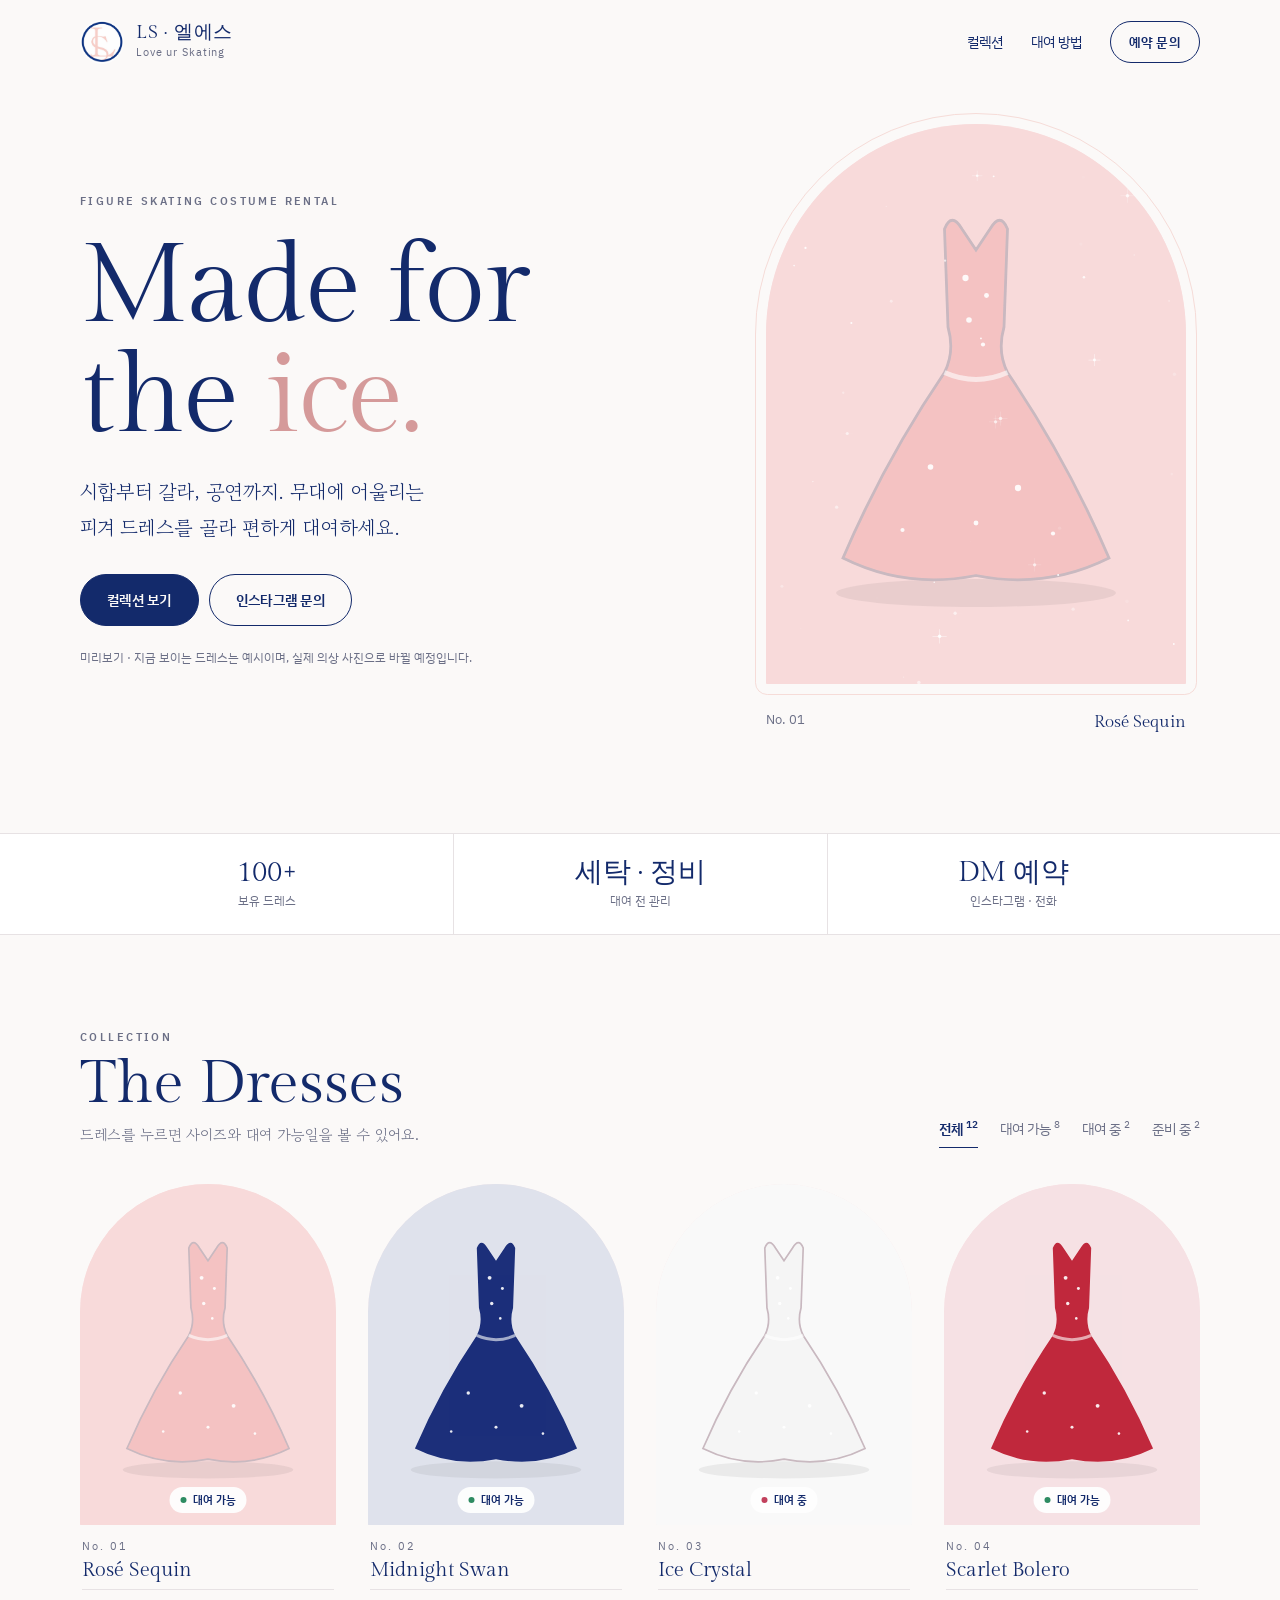
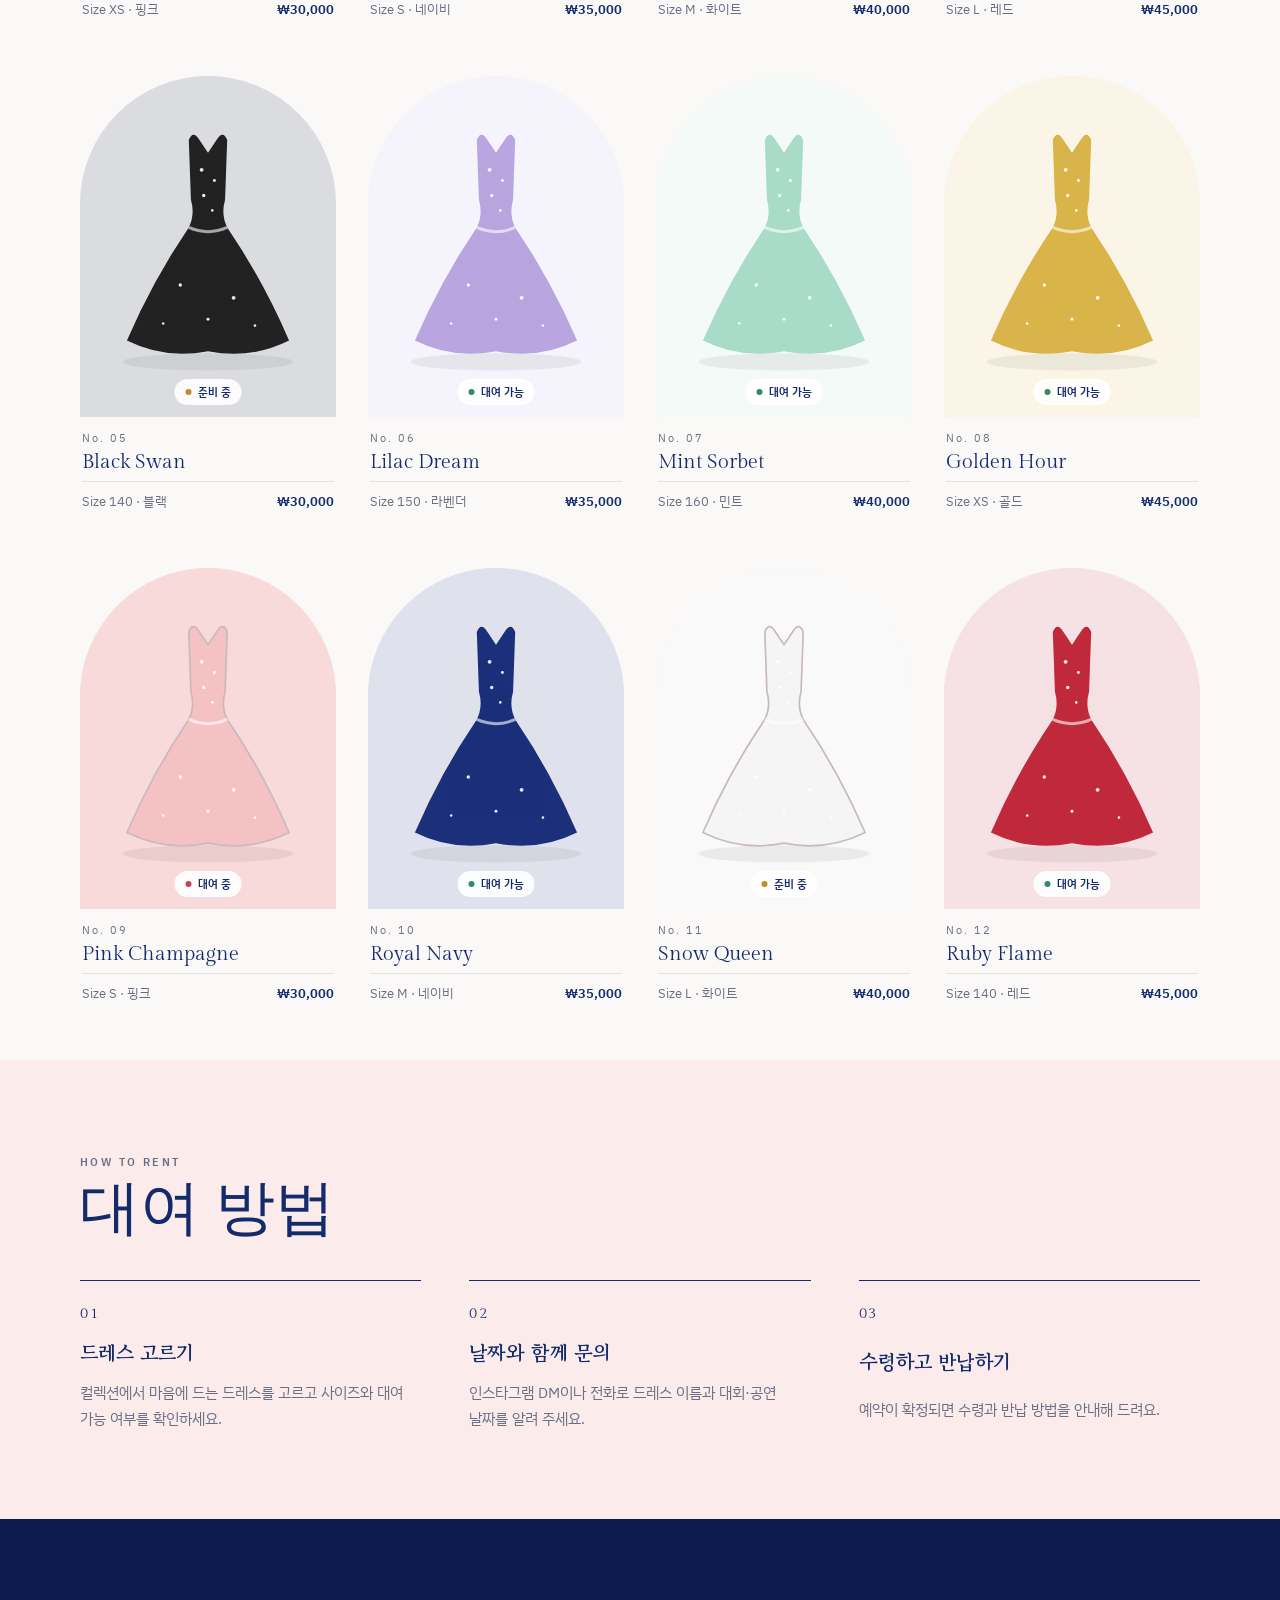
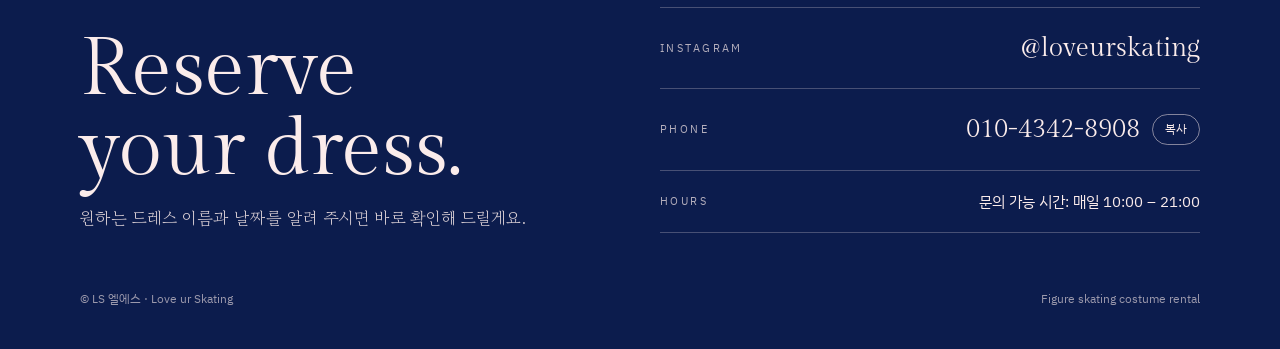
==== commit f0c49e4c: "Redesign from scratch: navy and blush atelier look Logo colours (navy + blush) on an ice-white page," ====
--- a/index.html
+++ b/index.html
@@ -8,128 +8,150 @@
 <meta name="claude:viewport-fit-sides" content="cover">
 <link rel="preconnect" href="https://fonts.googleapis.com">
 <link rel="preconnect" href="https://fonts.gstatic.com" crossorigin>
-<link rel="stylesheet" href="https://fonts.googleapis.com/css2?family=Bodoni+Moda:ital,opsz,wght@0,6..96,400;0,6..96,600;1,6..96,400;1,6..96,600&family=Nanum+Myeongjo:wght@700;800&family=Noto+Sans+KR:wght@400;500;700&display=swap">
+<link rel="stylesheet" href="https://fonts.googleapis.com/css2?family=Gilda+Display&family=Gowun+Batang:wght@400;700&family=IBM+Plex+Sans+KR:wght@400;500;600&display=swap">
 <style>
-/* Layout: fashion-house lookbook. Full-bleed hot-pink hero with rink markings + sparkle,
-   then a white lookbook grid of dresses, a three-step "how to rent", and a pink footer. */
+/* Layout: atelier lookbook in the logo's own colours (navy + blush on ice-white).
+   Arched frames, like the curved end of a rink, carry the hero and every dress card. */
 :root{
-  --hot:#ffe1ec;        /* brand: soft light pink */
-  --hot-deep:#d13f7f;   /* buttons, headings (white text passes contrast) */
-  --blush:#fff0f6;      /* soft pink surfaces */
-  --ink:#2a0d1c;        /* text */
-  --mut:#7d5a6b;        /* secondary text */
-  --line:#f6d3e2;
-  --bg:#ffffff;
-  --card:#ffffff;
-  --on-hot:#3a1428;
-  --navy:#0f3186;       /* from the logo, used sparingly */
-  --ok:#14a06a;--no:#e2335f;--wait:#e09a1b;
-  --display:"Bodoni Moda","Didot","Bodoni 72",Georgia,serif;
-  --kr-display:"Nanum Myeongjo","AppleMyungjo","Batang",serif;
-  --body:"Noto Sans KR",-apple-system,"Apple SD Gothic Neo","Malgun Gothic",sans-serif;
+  --ice:#fbf9f8;      /* page */
+  --paper:#ffffff;    /* raised surfaces */
+  --blush:#f6dcd8;    /* logo pink */
+  --blush-2:#fbeceb;  /* pale blush fills */
+  --navy:#132a6b;     /* logo navy: text, buttons */
+  --navy-2:#0c1c4d;   /* contact band */
+  --mut:#6b6f86;      /* secondary text */
+  --line:#e7e2e4;
+  --on-navy:#fbeceb;
+  --ok:#2e8b62;--no:#c2415d;--wait:#c58a2b;
+  --display:"Gilda Display","Didot",Georgia,serif;
+  --kr-serif:"Gowun Batang","AppleMyungjo","Batang",serif;
+  --body:"IBM Plex Sans KR",-apple-system,"Apple SD Gothic Neo","Malgun Gothic",sans-serif;
 }
 @media (prefers-color-scheme: dark){:root:not([data-theme="light"]){
-  --hot-deep:#ff4f9c;--blush:#2a1220;--ink:#fde8f1;--mut:#d3a8bc;--line:#4a2337;--bg:#170a11;--card:#21101a;--on-hot:#3a1428;color-scheme:dark}}
+  --ice:#0e1430;--paper:#151c3d;--blush:#e9c4c0;--blush-2:#1d2448;--navy:#f3dcd9;--navy-2:#080d22;--mut:#a6abc6;--line:#283161;--on-navy:#fbeceb;color-scheme:dark}}
 :root[data-theme="dark"]{
-  --hot-deep:#ff4f9c;--blush:#2a1220;--ink:#fde8f1;--mut:#d3a8bc;--line:#4a2337;--bg:#170a11;--card:#21101a;--on-hot:#3a1428;color-scheme:dark}
+  --ice:#0e1430;--paper:#151c3d;--blush:#e9c4c0;--blush-2:#1d2448;--navy:#f3dcd9;--navy-2:#080d22;--mut:#a6abc6;--line:#283161;--on-navy:#fbeceb;color-scheme:dark}
 
 *{box-sizing:border-box}
 [hidden]{display:none!important}
-body{margin:0;background:var(--bg);color:var(--ink);font-family:var(--body);line-height:1.6;-webkit-font-smoothing:antialiased}
+body{margin:0;word-break:keep-all;overflow-wrap:break-word;background:var(--ice);color:var(--navy);font-family:var(--body);font-size:15px;line-height:1.7;-webkit-font-smoothing:antialiased}
 img{max-width:100%}
 a{color:inherit}
-.wrap{max-width:1120px;margin:0 auto;padding-left:max(20px,env(safe-area-inset-left,0px));padding-right:max(20px,env(safe-area-inset-right,0px))}
-a:focus-visible,button:focus-visible{outline:3px solid var(--navy);outline-offset:3px}
+a:focus-visible,button:focus-visible{outline:2px solid var(--navy);outline-offset:3px}
+.wrap{max-width:1160px;margin:0 auto;padding-left:max(20px,env(safe-area-inset-left,0px));padding-right:max(20px,env(safe-area-inset-right,0px))}
+.label{font-size:11px;font-weight:600;letter-spacing:.22em;text-transform:uppercase;color:var(--mut)}
+
+/* ---------- Header ---------- */
+.top{display:flex;align-items:center;justify-content:space-between;gap:16px;padding-block:20px}
+.brand{display:flex;align-items:center;gap:12px;text-decoration:none}
+.brand img{width:44px;height:44px;border-radius:50%;background:#fff}
+.brand b{display:block;font-family:var(--display);font-weight:400;font-size:19px;letter-spacing:.04em;line-height:1.1}
+.brand small{display:block;font-size:11px;color:var(--mut);letter-spacing:.08em}
+.menu{display:flex;align-items:center;gap:28px;font-size:14px}
+.menu a{text-decoration:none}
+.menu a:not(.btn):hover{text-decoration:underline;text-underline-offset:5px}
+@media(max-width:720px){.menu .hide-m{display:none}}
+
+/* ---------- Buttons ---------- */
+.btn{display:inline-flex;align-items:center;justify-content:center;gap:8px;font:inherit;font-weight:600;font-size:14px;letter-spacing:.02em;padding:13px 26px;border-radius:999px;text-decoration:none;cursor:pointer;border:1px solid var(--navy);transition:background .2s,color .2s}
+.btn-solid{background:var(--navy);color:var(--ice)}
+.btn-solid:hover{background:transparent;color:var(--navy)}
+.btn-line{background:transparent;color:var(--navy)}
+.btn-line:hover{background:var(--navy);color:var(--ice)}
+.btn-sm{padding:9px 18px;font-size:13px}
 
 /* ---------- Hero ---------- */
-.hero{position:relative;overflow:hidden;background:var(--hot);color:var(--on-hot);
-  background-image:radial-gradient(120% 80% at 85% 0%,#fff7fa 0%,rgba(255,247,250,0) 60%),radial-gradient(90% 70% at 0% 100%,#ffcfe0 0%,rgba(255,207,224,0) 60%)}
-.rink,.sparkle{position:absolute;inset:0;width:100%;height:100%;pointer-events:none}
-.rink{opacity:.16}
-.nav{position:relative;display:flex;align-items:center;justify-content:space-between;gap:12px;padding-block:18px}
-.brand{display:flex;align-items:center;gap:12px;text-decoration:none}
-.brand img{width:46px;height:46px;border-radius:50%;box-shadow:0 0 0 3px rgba(255,255,255,.7)}
-.brand span{font-family:var(--display);font-style:italic;font-size:20px;letter-spacing:.01em}
-.nav-link{font-size:14px;font-weight:500;text-decoration:none;border:1px solid var(--hot-deep);color:var(--hot-deep);padding:8px 16px;border-radius:999px}
-.nav-link:hover{background:var(--hot-deep);color:#fff}
-.hero-body{position:relative;padding-block:56px 76px;display:grid;gap:22px;max-width:760px}
-.eyebrow{color:var(--hot-deep);font-size:12px;font-weight:700;letter-spacing:.24em;text-transform:uppercase}
-.hero h1{margin:0;color:var(--hot-deep);font-family:var(--display);font-weight:400;font-style:italic;line-height:.92;font-size:clamp(64px,15vw,150px);letter-spacing:-.02em}
-.hero h1 b{display:block;font-style:normal;font-weight:600;padding-left:.55em}
-.lede{margin:0;font-family:var(--kr-display);font-weight:700;font-size:clamp(18px,2.6vw,22px);line-height:1.6;max-width:30em;text-wrap:balance}
-.cta{display:flex;flex-wrap:wrap;gap:12px;margin-top:6px}
-.btn{display:inline-flex;align-items:center;justify-content:center;gap:8px;font:inherit;font-weight:700;font-size:15px;padding:14px 24px;border-radius:999px;text-decoration:none;cursor:pointer;border:2px solid transparent;transition:transform .15s ease}
-.btn:hover{transform:translateY(-2px)}
-.btn-white{background:var(--hot-deep);color:#fff}
-.btn-line{border-color:var(--hot-deep);color:var(--hot-deep);background:rgba(255,255,255,.6)}
-.btn-hot{background:var(--hot-deep);color:#fff}
-.btn-ghost{border-color:var(--hot-deep);color:var(--hot-deep);background:transparent}
-.preview-note{font-size:12px;opacity:.9;margin:0}
+.hero{display:grid;gap:40px;align-items:center;padding-block:24px 72px}
+@media(min-width:880px){.hero{grid-template-columns:1.15fr .85fr;gap:64px;padding-block:40px 96px}}
+.hero-copy{display:grid;gap:22px;min-width:0}
+.hero h1{margin:0;font-family:var(--display);font-weight:400;font-size:clamp(56px,9vw,112px);line-height:.98;letter-spacing:-.01em}
+.hero h1 em{font-style:normal;color:#d59a9a}
+.kr-lede{margin:0;font-family:var(--kr-serif);font-size:clamp(17px,2.2vw,20px);line-height:1.8;max-width:26em;text-wrap:balance}
+.cta{display:flex;flex-wrap:wrap;gap:10px;margin-top:6px}
+.note{font-size:12px;color:var(--mut);margin:0}
+
+.arch{position:relative;aspect-ratio:3/4;max-width:100%;border-radius:999px 999px 6px 6px;overflow:hidden;background:var(--blush-2)}
+.arch .art,.arch canvas{position:absolute;inset:0;width:100%;height:100%}
+.arch canvas{pointer-events:none}
+.hero-figure{margin:0;display:grid;gap:14px;justify-self:center;width:min(100%,420px)}
+.hero-figure .arch{outline:1px solid var(--blush);outline-offset:10px}
+.hero-figure figcaption{display:flex;justify-content:space-between;gap:12px;font-size:13px;color:var(--mut);padding-top:10px}
+.hero-figure figcaption b{font-family:var(--display);font-weight:400;font-size:17px;color:var(--navy)}
+
+/* ---------- Facts strip ---------- */
+.facts{border-block:1px solid var(--line);background:var(--paper)}
+.facts ul{list-style:none;margin:0;padding:0;display:grid;grid-template-columns:repeat(3,minmax(0,1fr))}
+.facts li{padding-block:22px;padding-inline:12px;display:grid;gap:2px;text-align:center}
+.facts li+li{border-left:1px solid var(--line)}
+.facts b{font-family:var(--display);font-weight:400;font-size:clamp(17px,3vw,28px);white-space:nowrap;line-height:1.2}
+.facts span{font-size:12px;color:var(--mut)}
 
 /* ---------- Collection ---------- */
-.collection{padding-block:72px 40px}
-.sec-head{display:flex;flex-wrap:wrap;align-items:flex-end;justify-content:space-between;gap:16px 24px;margin-bottom:28px}
-.sec-title{margin:0;font-family:var(--display);font-weight:400;font-style:italic;font-size:clamp(40px,7vw,64px);line-height:1;color:var(--hot-deep)}
-.sec-sub{margin:6px 0 0;font-family:var(--kr-display);font-weight:700;font-size:16px;color:var(--mut)}
-.filters{display:flex;flex-wrap:wrap;gap:8px}
-.chip{font:inherit;font-size:14px;font-weight:500;padding:9px 16px;border-radius:999px;border:1px solid var(--line);background:var(--card);color:var(--ink);cursor:pointer}
-.chip:hover{border-color:var(--hot-deep)}
-.chip.on{background:var(--hot-deep);border-color:var(--hot-deep);color:#fff}
-.count{font-size:13px;letter-spacing:.12em;text-transform:uppercase;color:var(--mut);margin:0 0 18px}
-.grid{display:grid;grid-template-columns:repeat(2,minmax(0,1fr));gap:28px 16px}
-@media(min-width:760px){.grid{grid-template-columns:repeat(3,minmax(0,1fr));gap:40px 28px}}
-@media(min-width:1040px){.grid{grid-template-columns:repeat(4,minmax(0,1fr))}}
-.card{display:block;width:100%;text-align:left;font:inherit;color:inherit;background:none;border:0;padding:0;cursor:pointer}
-.frame{position:relative;aspect-ratio:3/4;max-width:100%;border-radius:4px;overflow:hidden;background:var(--blush)}
-.frame .art{position:absolute;inset:0;width:100%;height:100%;transition:transform .5s ease}
-.frame img.art{object-fit:cover}
-.card:hover .art{transform:scale(1.04)}
-.pill{position:absolute;top:12px;left:12px;display:inline-flex;align-items:center;gap:6px;background:rgba(255,255,255,.94);color:#2a0d1c;font-size:12px;font-weight:700;padding:5px 11px 5px 9px;border-radius:999px}
-.pill::before{content:"";width:8px;height:8px;border-radius:50%;background:var(--dot)}
+.collection{padding-block:88px 56px}
+.sec-head{display:flex;flex-wrap:wrap;align-items:flex-end;justify-content:space-between;gap:20px 32px;margin-bottom:36px}
+.sec-title{margin:6px 0 0;font-family:var(--display);font-weight:400;font-size:clamp(38px,6vw,60px);line-height:1}
+.sec-kr{margin:8px 0 0;font-family:var(--kr-serif);color:var(--mut)}
+.tabs{display:flex;flex-wrap:wrap;gap:4px 22px}
+.tab{font:inherit;font-size:14px;background:none;border:0;padding:6px 0;color:var(--mut);cursor:pointer;border-bottom:1px solid transparent}
+.tab sup{font-size:10px;margin-left:3px}
+.tab:hover{color:var(--navy)}
+.tab.on{color:var(--navy);font-weight:600;border-bottom-color:var(--navy)}
+.grid{display:grid;grid-template-columns:repeat(2,minmax(0,1fr));gap:40px 16px}
+@media(min-width:760px){.grid{grid-template-columns:repeat(3,minmax(0,1fr));gap:56px 32px}}
+@media(min-width:1080px){.grid{grid-template-columns:repeat(4,minmax(0,1fr))}}
+.card{display:grid;gap:12px;width:100%;text-align:left;font:inherit;color:inherit;background:none;border:0;padding:0;cursor:pointer}
+.card .arch .art{transition:transform .6s ease}
+.card:hover .arch .art{transform:scale(1.05)}
+.status{position:absolute;left:50%;bottom:12px;transform:translateX(-50%);white-space:nowrap;display:inline-flex;align-items:center;gap:6px;background:rgba(255,255,255,.92);color:#132a6b;font-size:11px;font-weight:600;padding:4px 11px;border-radius:999px}
+.status::before{content:"";width:6px;height:6px;border-radius:50%;background:var(--dot)}
 .s-available{--dot:var(--ok)}.s-rented{--dot:var(--no)}.s-preparing{--dot:var(--wait)}
-.card h3{margin:14px 0 2px;font-family:var(--display);font-weight:600;font-size:19px;line-height:1.25}
-.card .spec{margin:0;font-size:13px;color:var(--mut)}
-.card .price{margin:4px 0 0;font-size:15px;font-weight:700;font-variant-numeric:tabular-nums}
+.tag{display:grid;gap:2px;padding-inline:2px}
+.tag .no{font-size:11px;letter-spacing:.18em;color:var(--mut)}
+.tag h3{margin:0;font-family:var(--display);font-weight:400;font-size:20px;line-height:1.25}
+.tag .row{display:flex;justify-content:space-between;align-items:baseline;gap:8px;font-size:13px;color:var(--mut);border-top:1px solid var(--line);padding-top:8px;margin-top:4px}
+.tag .row b{color:var(--navy);font-weight:600;font-variant-numeric:tabular-nums}
 .empty{color:var(--mut)}
 
 /* ---------- How to rent ---------- */
-.how{background:var(--blush);padding-block:72px}
-.steps{list-style:none;margin:32px 0 0;padding:0;display:grid;gap:28px}
-@media(min-width:760px){.steps{grid-template-columns:repeat(3,minmax(0,1fr));gap:40px}}
-.steps li{display:grid;gap:8px;border-top:1px solid var(--hot-deep);padding-top:18px}
-.steps .n{font-family:var(--display);font-style:italic;font-size:44px;line-height:1;color:var(--hot-deep)}
-.steps h3{margin:0;font-size:17px}
-.steps p{margin:0;color:var(--mut);font-size:15px;max-width:28em}
-
-/* ---------- Footer ---------- */
-footer{background:var(--hot);color:var(--on-hot);padding-block:56px 40px;position:relative;overflow:hidden}
-.foot{display:grid;gap:32px}
-@media(min-width:760px){.foot{grid-template-columns:1.3fr 1fr;align-items:end}}
-.foot-title{margin:0;color:var(--hot-deep);font-family:var(--display);font-style:italic;font-size:clamp(44px,8vw,80px);line-height:1}
-.foot p{margin:0}
-.contact{display:grid;gap:10px;font-size:15px}
-.contact .row{display:flex;flex-wrap:wrap;align-items:center;gap:10px}
-.contact .k{font-size:11px;letter-spacing:.2em;text-transform:uppercase;opacity:.85;min-width:84px}
-.contact .v{font-weight:700;font-size:18px;font-variant-numeric:tabular-nums;text-decoration:none;user-select:all}
-.copy{font:inherit;font-size:12px;font-weight:700;color:var(--hot-deep);background:transparent;border:1px solid var(--hot-deep);border-radius:999px;padding:4px 10px;cursor:pointer}
-.small{font-size:12px;opacity:.85;margin-top:36px!important}
+.how{background:var(--blush-2);padding-block:88px}
+.steps{list-style:none;margin:40px 0 0;padding:0;display:grid;gap:32px}
+@media(min-width:760px){.steps{grid-template-columns:repeat(3,minmax(0,1fr));gap:48px}}
+.steps li{display:grid;gap:10px;border-top:1px solid var(--navy);padding-top:20px;min-width:0}
+.steps .n{font-family:var(--display);font-size:15px;letter-spacing:.12em}
+.steps h3{margin:0;font-family:var(--kr-serif);font-size:20px;font-weight:700}
+.steps p{margin:0;color:var(--mut);max-width:28em}
+
+/* ---------- Contact ---------- */
+.contact{background:var(--navy-2);color:var(--on-navy);padding-block:88px 40px}
+.contact-grid{display:grid;gap:40px}
+@media(min-width:880px){.contact-grid{grid-template-columns:1fr 1fr;align-items:end}}
+.contact h2{margin:0;font-family:var(--display);font-weight:400;font-size:clamp(44px,7vw,80px);line-height:1}
+.contact .kr{margin:14px 0 0;font-family:var(--kr-serif);font-size:17px;opacity:.85}
+.lines{display:grid}
+.line{display:flex;flex-wrap:wrap;align-items:center;justify-content:space-between;gap:8px 16px;padding-block:18px;border-top:1px solid rgba(251,236,235,.25)}
+.line:last-child{border-bottom:1px solid rgba(251,236,235,.25)}
+.line .k{font-size:11px;letter-spacing:.22em;text-transform:uppercase;opacity:.7}
+.line .v{font-family:var(--display);font-size:clamp(20px,3vw,26px);text-decoration:none;font-variant-numeric:tabular-nums;user-select:all}
+.line a.v:hover{text-decoration:underline;text-underline-offset:6px}
+.line .vwrap{display:flex;align-items:center;gap:12px}
+.copy{font:inherit;font-size:12px;color:var(--on-navy);background:transparent;border:1px solid rgba(251,236,235,.5);border-radius:999px;padding:4px 12px;cursor:pointer}
+.fine{margin:56px 0 0;font-size:12px;opacity:.6;display:flex;flex-wrap:wrap;justify-content:space-between;gap:8px}
 
 /* ---------- Dress detail ---------- */
-.modal{position:fixed;inset:0;z-index:30;background:rgba(42,13,28,.6);display:flex;align-items:flex-end;justify-content:center;-webkit-backdrop-filter:blur(4px);backdrop-filter:blur(4px)}
-.sheet{position:relative;width:100%;max-width:880px;max-height:94%;overflow:auto;background:var(--bg);color:var(--ink);border-radius:20px 20px 0 0;display:grid;padding-bottom:env(safe-area-inset-bottom,0px)}
-@media(min-width:760px){.modal{align-items:center;padding:24px}.sheet{grid-template-columns:1fr 1fr;border-radius:20px}}
-.sheet .frame{border-radius:0;aspect-ratio:4/5}
-@media(max-width:759px){.sheet .frame{aspect-ratio:1/1}}
-.detail{padding:28px 24px 28px;display:grid;gap:14px;align-content:start}
-.detail h2{margin:0;font-family:var(--display);font-weight:600;font-size:32px;line-height:1.15}
-.detail .price{font-size:22px;font-weight:700;margin:0;font-variant-numeric:tabular-nums}
-.detail .price small{font-size:14px;font-weight:500;color:var(--mut)}
-dl{display:grid;grid-template-columns:96px minmax(0,1fr);gap:10px 12px;margin:6px 0;padding-block:16px;border-block:1px solid var(--line);font-size:15px}
-dt{color:var(--mut)}dd{margin:0;font-weight:500}
-.inline-pill{position:static;justify-self:start;background:var(--blush);color:var(--ink)}
-.actions{display:grid;gap:10px;margin-top:4px}
-.hint{font-size:13px;color:var(--mut);margin:0}
-.close{position:absolute;top:12px;right:12px;z-index:2;width:40px;height:40px;border-radius:50%;border:0;background:rgba(255,255,255,.95);color:#2a0d1c;font-size:24px;line-height:1;cursor:pointer;box-shadow:0 2px 10px rgba(0,0,0,.15)}
+.modal{position:fixed;inset:0;z-index:30;background:rgba(12,28,77,.45);display:flex;align-items:flex-end;justify-content:center;-webkit-backdrop-filter:blur(6px);backdrop-filter:blur(6px)}
+.sheet{position:relative;width:100%;max-width:900px;max-height:94%;overflow:auto;background:var(--ice);color:var(--navy);border-radius:24px 24px 0 0;display:grid;gap:8px;padding:28px 24px calc(28px + env(safe-area-inset-bottom,0px))}
+@media(min-width:760px){.modal{align-items:center;padding:24px}.sheet{grid-template-columns:.9fr 1.1fr;gap:40px;border-radius:24px;padding:40px}}
+.sheet .arch{width:min(100%,340px);justify-self:center}
+.detail{display:grid;gap:14px;align-content:center;min-width:0}
+.detail h2{margin:0;font-family:var(--display);font-weight:400;font-size:clamp(30px,4vw,40px);line-height:1.1}
+.detail .price{margin:0;font-size:22px;font-weight:600;font-variant-numeric:tabular-nums}
+.detail .price small{font-size:13px;font-weight:400;color:var(--mut)}
+.detail .status{position:static;transform:none;justify-self:start;background:var(--blush-2);color:var(--navy)}
+dl{display:grid;grid-template-columns:96px minmax(0,1fr);gap:10px 12px;margin:4px 0;padding-block:16px;border-block:1px solid var(--line)}
+dt{color:var(--mut)}dd{margin:0}
+.actions{display:grid;gap:10px}
+.hint{margin:0;font-size:13px;color:var(--mut)}
+.close{position:absolute;top:14px;right:14px;z-index:2;width:40px;height:40px;border-radius:50%;border:1px solid var(--line);background:var(--paper);color:var(--navy);font-size:22px;line-height:1;cursor:pointer}
 
 @media (prefers-reduced-motion: reduce){*{transition:none!important}}
 </style>
@@ -137,95 +159,103 @@
 <body>
 
 
-<header class="hero">
-  <svg class="rink" viewBox="0 0 1200 700" preserveAspectRatio="xMidYMid slice" aria-hidden="true">
-    <g fill="none" stroke="#d13f7f" stroke-width="2">
-      <rect x="-40" y="40" width="1280" height="620" rx="260"></rect>
-      <line x1="600" y1="40" x2="600" y2="660"></line>
-      <circle cx="600" cy="350" r="150"></circle>
-      <circle cx="600" cy="350" r="6" fill="#d13f7f"></circle>
-      <circle cx="200" cy="200" r="90"></circle>
-      <circle cx="1000" cy="500" r="90"></circle>
-      <line x1="360" y1="40" x2="360" y2="660" stroke-dasharray="10 10"></line>
-      <line x1="840" y1="40" x2="840" y2="660" stroke-dasharray="10 10"></line>
-    </g>
-  </svg>
-  <canvas class="sparkle" id="sparkle" aria-hidden="true"></canvas>
+<div class="wrap">
+  <header class="top">
+    <a class="brand" href="#"><img src="[data-uri]" alt="LS 로고"><span><b>LS · 엘에스</b><small>Love ur Skating</small></span></a>
+    <nav class="menu">
+      <a class="hide-m" href="#collection">컬렉션</a>
+      <a class="hide-m" href="#how">대여 방법</a>
+      <a class="btn btn-line btn-sm" href="#contact">예약 문의</a>
+    </nav>
+  </header>
+
+  <section class="hero">
+    <div class="hero-copy">
+      <span class="label">Figure Skating Costume Rental</span>
+      <h1>Made for<br>the <em>ice.</em></h1>
+      <p class="kr-lede">시합부터 갈라, 공연까지. 무대에 어울리는 피겨 드레스를 골라 편하게 대여하세요.</p>
+      <div class="cta">
+        <a class="btn btn-solid" href="#collection">컬렉션 보기</a>
+        <a class="btn btn-line" id="heroIg" href="#" target="_blank" rel="noopener">인스타그램 문의</a>
+      </div>
+      <p class="note">미리보기 · 지금 보이는 드레스는 예시이며, 실제 의상 사진으로 바뀔 예정입니다.</p>
+    </div>
+    <figure class="hero-figure">
+      <div class="arch" id="heroArch"><canvas id="sparkle" aria-hidden="true"></canvas></div>
+      <figcaption><span id="heroNo"></span><b id="heroName"></b></figcaption>
+    </figure>
+  </section>
+</div>
+
+<section class="facts" aria-label="LS 소개">
   <div class="wrap">
-    <nav class="nav">
-      <a class="brand" href="#"><img src="[data-uri]" alt="LS 로고"><span>엘에스 · LS</span></a>
-      <a class="nav-link" href="#contact">문의하기</a>
-    </nav>
-    <div class="hero-body">
-      <span class="eyebrow">Figure Skating Costume Rental</span>
-      <h1>Love ur <b>Skating</b></h1>
-      <p class="lede">빙판 위의 가장 빛나는 순간을 위한 드레스.<br>시합과 갈라쇼 의상을 부담 없이 대여하세요.</p>
-      <div class="cta">
-        <a class="btn btn-white" href="#collection">드레스 보러 가기</a>
-        <a class="btn btn-line" id="heroIg" href="#" target="_blank" rel="noopener">인스타그램 문의</a>
-      </div>
-      <p class="preview-note">미리보기: 아래 드레스는 예시이며 실제 의상으로 교체될 예정입니다.</p>
-    </div>
+    <ul>
+      <li><b>100+</b><span>보유 드레스</span></li>
+      <li><b>세탁 · 정비</b><span>대여 전 관리</span></li>
+      <li><b>DM 예약</b><span>인스타그램 · 전화</span></li>
+    </ul>
   </div>
-</header>
+</section>
 
 <main>
   <section class="collection wrap" id="collection">
     <div class="sec-head">
       <div>
-        <h2 class="sec-title">The Collection</h2>
-        <p class="sec-sub">드레스 컬렉션</p>
-      </div>
-      <div class="filters" id="filters" role="group" aria-label="대여 상태"></div>
-    </div>
-    <p class="count" id="count"></p>
+        <span class="label">Collection</span>
+        <h2 class="sec-title">The Dresses</h2>
+        <p class="sec-kr">드레스를 누르면 사이즈와 대여 가능일을 볼 수 있어요.</p>
+      </div>
+      <div class="tabs" id="tabs" role="group" aria-label="대여 상태"></div>
+    </div>
     <div class="grid" id="grid"></div>
-    <p class="empty" id="empty" hidden>지금 이 조건의 드레스가 없어요. 다른 상태를 선택해 보세요.</p>
+    <p class="empty" id="empty" hidden>이 상태의 드레스가 지금은 없어요.</p>
   </section>
 
-  <section class="how">
+  <section class="how" id="how">
     <div class="wrap">
-      <h2 class="sec-title">How to rent</h2>
-      <p class="sec-sub">대여 방법</p>
+      <span class="label">How to rent</span>
+      <h2 class="sec-title">대여 방법</h2>
       <ol class="steps">
-        <li><span class="n">1</span><h3>드레스 고르기</h3><p>컬렉션에서 마음에 드는 드레스를 고르고 사이즈와 대여 가능 여부를 확인하세요.</p></li>
-        <li><span class="n">2</span><h3>날짜와 함께 문의</h3><p>전화나 인스타그램 DM으로 드레스 이름과 대회·공연 날짜를 알려 주세요.</p></li>
-        <li><span class="n">3</span><h3>수령하고 반납하기</h3><p>예약이 확정되면 수령과 반납 방법을 안내해 드려요.</p></li>
+        <li><span class="n">01</span><h3>드레스 고르기</h3><p>컬렉션에서 마음에 드는 드레스를 고르고 사이즈와 대여 가능 여부를 확인하세요.</p></li>
+        <li><span class="n">02</span><h3>날짜와 함께 문의</h3><p>인스타그램 DM이나 전화로 드레스 이름과 대회·공연 날짜를 알려 주세요.</p></li>
+        <li><span class="n">03</span><h3>수령하고 반납하기</h3><p>예약이 확정되면 수령과 반납 방법을 안내해 드려요.</p></li>
       </ol>
     </div>
   </section>
 </main>
 
-<footer id="contact">
+<footer class="contact" id="contact">
   <div class="wrap">
-    <div class="foot">
+    <div class="contact-grid">
       <div>
-        <p class="foot-title">Let’s get you<br>on the ice.</p>
-      </div>
-      <div class="contact">
-        <div class="row"><span class="k">Phone</span><a class="v" id="tel" href="#"></a><button class="copy" id="copyTel" type="button">복사</button></div>
-        <div class="row"><span class="k">Instagram</span><a class="v" id="ig" href="#" target="_blank" rel="noopener"></a></div>
-        <div class="row"><span class="k">Hours</span><span id="hours"></span></div>
-      </div>
-    </div>
-    <p class="small">© LS 엘에스 · Love ur Skating</p>
+        <h2>Reserve<br>your dress.</h2>
+        <p class="kr">원하는 드레스 이름과 날짜를 알려 주시면 바로 확인해 드릴게요.</p>
+      </div>
+      <div class="lines">
+        <div class="line"><span class="k">Instagram</span><a class="v" id="ig" href="#" target="_blank" rel="noopener"></a></div>
+        <div class="line"><span class="k">Phone</span><span class="vwrap"><a class="v" id="tel" href="#"></a><button class="copy" id="copyTel" type="button">복사</button></span></div>
+        <div class="line"><span class="k">Hours</span><span id="hours"></span></div>
+      </div>
+    </div>
+    <p class="fine"><span>© LS 엘에스 · Love ur Skating</span><span>Figure skating costume rental</span></p>
   </div>
 </footer>
 
 <div class="modal" id="modal" hidden>
   <div class="sheet" role="dialog" aria-modal="true" aria-labelledby="mName">
     <button class="close" id="close" type="button" aria-label="닫기">×</button>
-    <div class="frame" id="mFrame"></div>
+    <div class="arch" id="mArch"></div>
     <div class="detail">
-      <span class="pill inline-pill" id="mPill"></span>
+      <span class="label" id="mNo"></span>
       <h2 id="mName"></h2>
+      <span class="status" id="mStatus"></span>
       <p class="price" id="mPrice"></p>
       <dl id="mDetails"></dl>
       <div class="actions">
-        <a class="btn btn-hot" id="mIg" href="#" target="_blank" rel="noopener">인스타그램 DM으로 예약 문의</a>
-        <a class="btn btn-ghost" id="mCall" href="#"></a>
-      </div>
-      <p class="hint">문의할 때 드레스 이름과 날짜를 함께 알려 주세요.</p>
+        <a class="btn btn-solid" id="mIg" href="#" target="_blank" rel="noopener">인스타그램 DM으로 예약 문의</a>
+        <a class="btn btn-line" id="mCall" href="#"></a>
+      </div>
+      <p class="hint">문의할 때 드레스 번호와 날짜를 함께 알려 주세요.</p>
     </div>
   </div>
 </div>
@@ -240,40 +270,49 @@
 let current="";
 
 const won=n=>"₩"+n.toLocaleString("ko-KR");
+const no=d=>"No. "+String(d.id).padStart(2,"0");
 function esc(s){return String(s).replace(/[&<>"']/g,c=>({"&":"&amp;","<":"&lt;",">":"&gt;",'"':"&quot;","'":"&#39;"}[c]));}
-
-/* Placeholder art until real photos arrive: a skating-dress silhouette in the dress colour. */
+function tint(hex,k){const n=parseInt(hex.slice(1),16),r=n>>16,g=n>>8&255,b=n&255,m=v=>Math.round(v+(255-v)*k);return"rgb("+m(r)+","+m(g)+","+m(b)+")";}
+
+/* Placeholder art until real photos arrive: a skating-dress silhouette on a tint of its own colour. */
 function silhouette(hex){
-  const light=/^#(f|e)/i.test(hex||"");
-  const stroke=light?'stroke="#e7b9cc" stroke-width="1"':'';
+  const light=/^#(f|e)/i.test(hex);
   return '<svg class="art" viewBox="0 0 120 160" preserveAspectRatio="xMidYMid slice" aria-hidden="true">'+
-   '<defs><radialGradient id="g'+hex.slice(1)+'" cx="50%" cy="35%" r="75%"><stop offset="0" stop-color="#fff"/><stop offset="1" stop-color="#ffe3ef"/></radialGradient></defs>'+
-   '<rect width="120" height="160" fill="url(#g'+hex.slice(1)+')"/>'+
-   '<path d="M50 30 L54 24 L60 32 L66 24 L70 30 L68 58 Q66 66 69 72 L96 124 Q60 138 24 124 L51 72 Q54 66 52 58 Z" fill="'+hex+'" '+stroke+'/>'+
-   '<path d="M51 72 Q60 76 69 72" fill="none" stroke="#fff" stroke-opacity=".55" stroke-width="1.5"/>'+
-   '<g fill="#fff" opacity=".85"><circle cx="58" cy="44" r=".9"/><circle cx="63" cy="50" r=".7"/><circle cx="56" cy="56" r=".8"/><circle cx="62" cy="62" r=".6"/><circle cx="48" cy="98" r=".8"/><circle cx="70" cy="104" r=".9"/><circle cx="60" cy="112" r=".7"/></g>'+
+   '<rect width="120" height="160" fill="'+tint(hex,light?.4:.86)+'"/>'+
+   '<ellipse cx="60" cy="134" rx="40" ry="4" fill="#000" opacity=".06"/>'+
+   '<path d="M51 30 Q53 25 56 30 L60 36 L64 30 Q67 25 69 30 L68 58 Q66 65 69 71 Q86 96 98 124 Q80 133 60 129 Q40 133 22 124 Q34 96 51 71 Q54 65 52 58 Z" fill="'+hex+'"'+(light?' stroke="#c9b9c0" stroke-width=".8"':'')+'/>'+
+   '<path d="M51 71 Q60 75 69 71" fill="none" stroke="#fff" stroke-opacity=".6" stroke-width="1.4"/>'+
+   '<g fill="#fff" opacity=".9"><circle cx="57" cy="44" r=".9"/><circle cx="63" cy="49" r=".7"/><circle cx="58" cy="56" r=".8"/><circle cx="62" cy="63" r=".6"/><circle cx="47" cy="98" r=".8"/><circle cx="72" cy="104" r=".9"/><circle cx="60" cy="114" r=".7"/><circle cx="39" cy="116" r=".6"/><circle cx="82" cy="117" r=".6"/></g>'+
    '</svg>';
 }
-function art(d){return d.image?'<img class="art" src="'+esc(d.image)+'" alt="'+esc(d.name)+'" loading="lazy">':silhouette(d.colorHex||"#ff2e88");}
-
+function art(d){return d.image?'<img class="art" src="'+esc(d.image)+'" alt="'+esc(d.name)+'" loading="lazy" style="object-fit:cover">':silhouette(d.colorHex||"#f2c6cc");}
+
+/* Collection */
 function render(){
   const list=DRESSES.filter(d=>!current||d.status===current);
   $("grid").innerHTML=list.map(d=>
     '<button class="card" type="button" data-id="'+d.id+'">'+
-      '<div class="frame">'+art(d)+'<span class="pill s-'+d.status+'">'+STATUS[d.status]+'</span></div>'+
-      '<h3>'+esc(d.name)+'</h3>'+
-      '<p class="spec">Size '+esc(d.size)+' · '+esc(d.color)+'</p>'+
-      '<p class="price">'+won(d.price)+'</p>'+
+      '<div class="arch">'+art(d)+'<span class="status s-'+d.status+'">'+STATUS[d.status]+'</span></div>'+
+      '<div class="tag"><span class="no">'+no(d)+'</span><h3>'+esc(d.name)+'</h3>'+
+      '<div class="row"><span>Size '+esc(d.size)+' · '+esc(d.color)+'</span><b>'+won(d.price)+'</b></div></div>'+
     '</button>').join("");
-  $("count").textContent=list.length+" Dresses";
   $("empty").hidden=list.length>0;
 }
 $("grid").addEventListener("click",e=>{const c=e.target.closest(".card");if(c)openDress(DRESSES.find(d=>d.id==c.dataset.id));});
-
+[["","전체"],...Object.entries(STATUS)].forEach(([v,l])=>{
+  const n=DRESSES.filter(d=>!v||d.status===v).length;
+  const b=document.createElement("button");b.type="button";b.className="tab"+(v?"":" on");
+  b.innerHTML=l+'<sup>'+n+'</sup>';
+  b.onclick=()=>{current=v;document.querySelectorAll(".tab").forEach(x=>x.classList.toggle("on",x===b));render();};
+  $("tabs").appendChild(b);
+});
+
+/* Detail */
 function openDress(d){
-  $("mFrame").innerHTML=art(d);
-  const p=$("mPill");p.className="pill inline-pill s-"+d.status;p.textContent=STATUS[d.status];
+  $("mArch").innerHTML=art(d);
+  $("mNo").textContent=no(d);
   $("mName").textContent=d.name;
+  const s=$("mStatus");s.className="status s-"+d.status;s.textContent=STATUS[d.status];
   $("mPrice").innerHTML=won(d.price)+' <small>/ 1회 대여</small>';
   const rows=[["사이즈",d.size],["색상",d.color]];
   if(d.status==="rented"&&d.availableFrom)rows.push(["대여 가능일",d.availableFrom+" 이후"]);
@@ -287,17 +326,10 @@
 $("modal").addEventListener("click",e=>{if(e.target.id==="modal")closeDress();});
 document.addEventListener("keydown",e=>{if(e.key==="Escape")closeDress();});
 
-/* Filters */
-[["","전체"],...Object.entries(STATUS)].forEach(([v,l])=>{
-  const b=document.createElement("button");b.type="button";b.className="chip"+(v?"":" on");b.textContent=l;
-  b.onclick=()=>{current=v;document.querySelectorAll(".chip").forEach(x=>x.classList.toggle("on",x===b));render();};
-  $("filters").appendChild(b);
-});
-
 /* Contact */
+$("heroIg").href=igDM;$("mIg").href=igDM;
+$("ig").href="https://instagram.com/"+SITE.instagram;$("ig").textContent="@"+SITE.instagram;
 $("tel").href=tel;$("tel").textContent=SITE.phone;
-$("ig").href="https://instagram.com/"+SITE.instagram;$("ig").textContent="@"+SITE.instagram;
-$("heroIg").href=igDM;$("mIg").href=igDM;
 $("mCall").href=tel;$("mCall").textContent="전화 문의 · "+SITE.phone;
 $("hours").textContent=SITE.hours;
 $("copyTel").onclick=async()=>{
@@ -305,18 +337,22 @@
   catch(e){const r=document.createRange();r.selectNodeContents($("tel"));const s=getSelection();s.removeAllRanges();s.addRange(r);}
   setTimeout(()=>$("copyTel").textContent="복사",1600);
 };
+
+/* Hero: featured dress in the arch, with crystals catching the light */
+const featured=DRESSES.find(d=>d.status==="available")||DRESSES[0];
+$("heroArch").insertAdjacentHTML("afterbegin",art(featured));
+$("heroNo").textContent=no(featured);$("heroName").textContent=featured.name;
 render();
-
-/* Hero sparkle: a light dusting of twinkling sequins. Static when motion is reduced. */
 (function(){
   const c=$("sparkle"),x=c.getContext("2d");
   const still=matchMedia("(prefers-reduced-motion: reduce)").matches;
   let W,H,pts=[];
   function size(){const r=c.getBoundingClientRect(),dpr=Math.min(devicePixelRatio||1,2);W=r.width;H=r.height;c.width=W*dpr;c.height=H*dpr;x.setTransform(dpr,0,0,dpr,0,0);
-    pts=Array.from({length:Math.round(W*H/9000)},()=>({x:Math.random()*W,y:Math.random()*H,r:Math.random()*1.6+.4,p:Math.random()*6.28,s:Math.random()*.02+.006,c:Math.random()<.45?"#e86b9f":"#ffffff"}));}
-  function star(p,a){x.globalAlpha=a;x.fillStyle=p.c;x.beginPath();x.arc(p.x,p.y,p.r,0,6.28);x.fill();
-    if(p.r>1.5){x.globalAlpha=a*.6;x.fillRect(p.x-p.r*3,p.y-.3,p.r*6,.6);x.fillRect(p.x-.3,p.y-p.r*3,.6,p.r*6);}}
-  function frame(){x.clearRect(0,0,W,H);pts.forEach(p=>{p.p+=p.s;star(p,.25+.55*(.5+.5*Math.sin(p.p)));});if(!still)requestAnimationFrame(frame);}
+    pts=Array.from({length:Math.round(W*H/2600)},()=>({x:Math.random()*W,y:Math.random()*H,r:Math.random()*1.4+.4,p:Math.random()*6.28,s:Math.random()*.03+.008}));}
+  function frame(){x.clearRect(0,0,W,H);x.fillStyle="#fff";
+    pts.forEach(p=>{p.p+=p.s;const a=Math.max(0,Math.sin(p.p));x.globalAlpha=a*.9;x.beginPath();x.arc(p.x,p.y,p.r,0,6.28);x.fill();
+      if(p.r>1.3&&a>.6){x.globalAlpha=(a-.6)*1.5;x.fillRect(p.x-p.r*4,p.y-.35,p.r*8,.7);x.fillRect(p.x-.35,p.y-p.r*4,.7,p.r*8);}});
+    if(!still)requestAnimationFrame(frame);}
   size();addEventListener("resize",size);frame();
 })();
 </script>
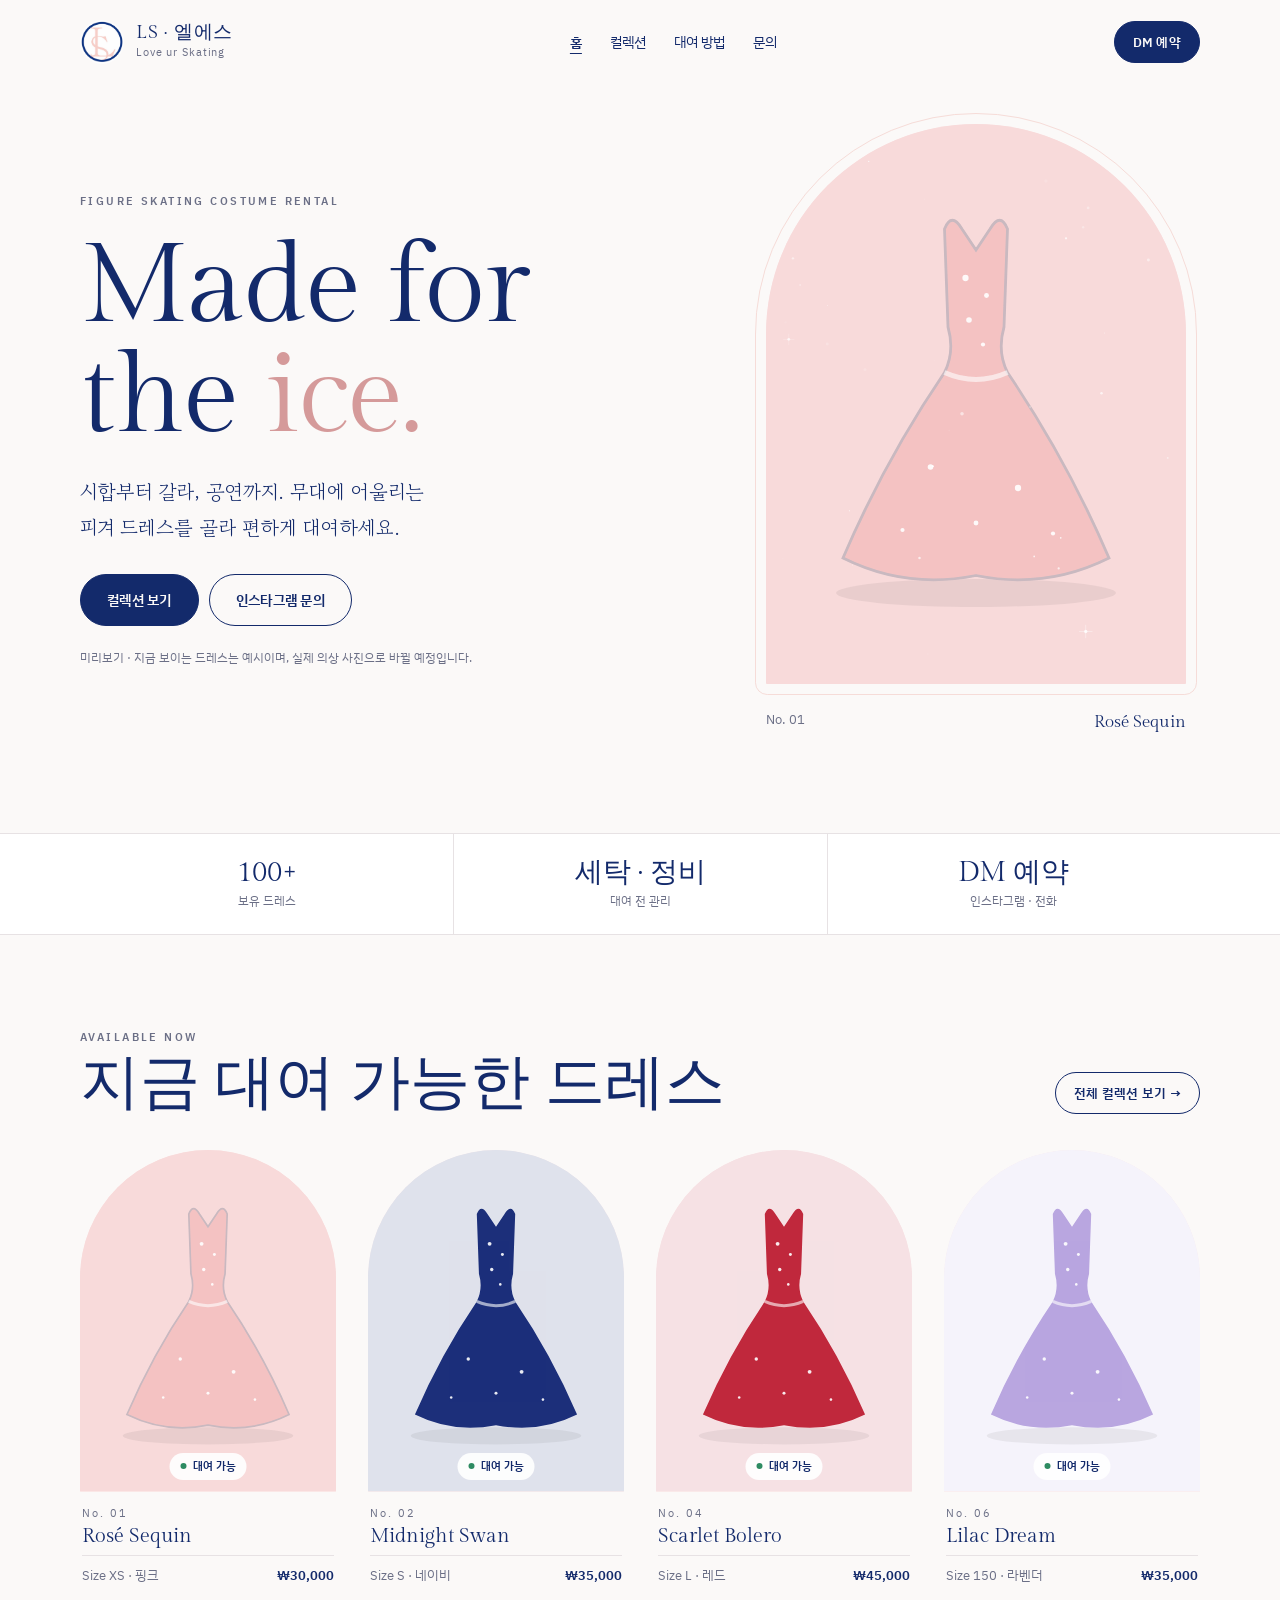
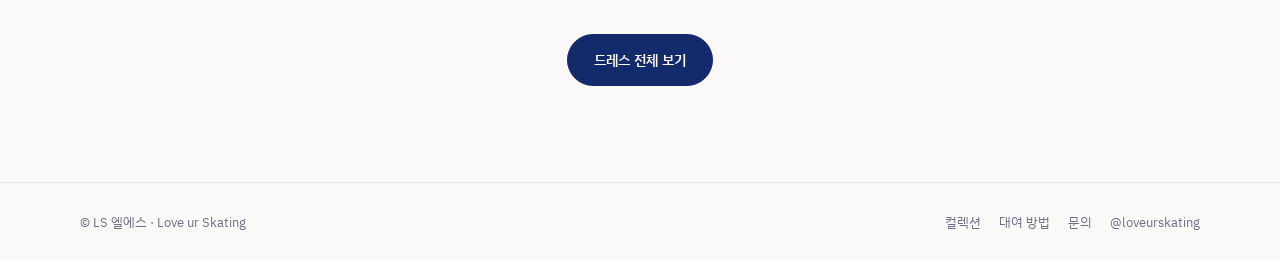
==== commit 811fa9d7: "Split site into separate pages Home, Collection, How to rent and Contact are now their own pages, re" ====
--- a/index.html
+++ b/index.html
@@ -47,10 +47,26 @@
 .brand img{width:44px;height:44px;border-radius:50%;background:#fff}
 .brand b{display:block;font-family:var(--display);font-weight:400;font-size:19px;letter-spacing:.04em;line-height:1.1}
 .brand small{display:block;font-size:11px;color:var(--mut);letter-spacing:.08em}
+.top{flex-wrap:wrap}
 .menu{display:flex;align-items:center;gap:28px;font-size:14px}
+.menu a.on{font-weight:600;text-decoration:underline;text-decoration-thickness:1px;text-underline-offset:6px}
+.top-cta{order:2}
+@media(max-width:720px){.menu{order:3;width:100%;justify-content:space-between;gap:8px;border-top:1px solid var(--line);padding-top:12px}}
+.view{animation:fade .35s ease}
+@keyframes fade{from{opacity:.4}to{opacity:1}}
+.page-head{padding-block:48px 8px}
+.page-head .sec-title{font-size:clamp(44px,7vw,72px)}
+.more{display:flex;justify-content:center;margin-top:48px}
+.featured{padding-block:88px 96px}
+.crumbs{font-size:13px;color:var(--mut);margin:0 0 6px}
+.crumbs a{text-decoration:none}.crumbs a:hover{text-decoration:underline}
+.site-foot{border-top:1px solid var(--line);padding-block:28px;font-size:13px;color:var(--mut)}
+.site-foot .wrap{display:flex;flex-wrap:wrap;justify-content:space-between;gap:10px 24px}
+.site-foot a{text-decoration:none}.site-foot a:hover{text-decoration:underline}
+.site-foot nav{display:flex;flex-wrap:wrap;gap:6px 18px}
 .menu a{text-decoration:none}
 .menu a:not(.btn):hover{text-decoration:underline;text-underline-offset:5px}
-@media(max-width:720px){.menu .hide-m{display:none}}
+
 
 /* ---------- Buttons ---------- */
 .btn{display:inline-flex;align-items:center;justify-content:center;gap:8px;font:inherit;font-weight:600;font-size:14px;letter-spacing:.02em;padding:13px 26px;border-radius:999px;text-decoration:none;cursor:pointer;border:1px solid var(--navy);transition:background .2s,color .2s}
@@ -87,7 +103,7 @@
 .facts span{font-size:12px;color:var(--mut)}
 
 /* ---------- Collection ---------- */
-.collection{padding-block:88px 56px}
+.collection{padding-block:32px 96px}
 .sec-head{display:flex;flex-wrap:wrap;align-items:flex-end;justify-content:space-between;gap:20px 32px;margin-bottom:36px}
 .sec-title{margin:6px 0 0;font-family:var(--display);font-weight:400;font-size:clamp(38px,6vw,60px);line-height:1}
 .sec-kr{margin:8px 0 0;font-family:var(--kr-serif);color:var(--mut)}
@@ -113,7 +129,7 @@
 .empty{color:var(--mut)}
 
 /* ---------- How to rent ---------- */
-.how{background:var(--blush-2);padding-block:88px}
+.how{background:var(--blush-2);padding-block:56px 96px;margin-top:32px}
 .steps{list-style:none;margin:40px 0 0;padding:0;display:grid;gap:32px}
 @media(min-width:760px){.steps{grid-template-columns:repeat(3,minmax(0,1fr));gap:48px}}
 .steps li{display:grid;gap:10px;border-top:1px solid var(--navy);padding-top:20px;min-width:0}
@@ -122,7 +138,7 @@
 .steps p{margin:0;color:var(--mut);max-width:28em}
 
 /* ---------- Contact ---------- */
-.contact{background:var(--navy-2);color:var(--on-navy);padding-block:88px 40px}
+.contact{background:var(--navy-2);color:var(--on-navy);padding-block:72px 64px;margin-top:32px}
 .contact-grid{display:grid;gap:40px}
 @media(min-width:880px){.contact-grid{grid-template-columns:1fr 1fr;align-items:end}}
 .contact h2{margin:0;font-family:var(--display);font-weight:400;font-size:clamp(44px,7vw,80px);line-height:1}
@@ -162,13 +178,18 @@
 <div class="wrap">
   <header class="top">
     <a class="brand" href="#"><img src="[data-uri]" alt="LS 로고"><span><b>LS · 엘에스</b><small>Love ur Skating</small></span></a>
-    <nav class="menu">
-      <a class="hide-m" href="#collection">컬렉션</a>
-      <a class="hide-m" href="#how">대여 방법</a>
-      <a class="btn btn-line btn-sm" href="#contact">예약 문의</a>
+    <nav class="menu" aria-label="메뉴">
+      <a href="#" data-nav="home">홈</a>
+      <a href="#collection" data-nav="collection">컬렉션</a>
+      <a href="#how" data-nav="how">대여 방법</a>
+      <a href="#contact" data-nav="contact">문의</a>
     </nav>
+    <a class="btn btn-solid btn-sm top-cta" id="topIg" href="#" target="_blank" rel="noopener">DM 예약</a>
   </header>
-
+</div>
+
+<div class="view" data-view="home">
+<div class="wrap">
   <section class="hero">
     <div class="hero-copy">
       <span class="label">Figure Skating Costume Rental</span>
@@ -197,34 +218,60 @@
   </div>
 </section>
 
+<section class="featured wrap">
+  <div class="sec-head">
+    <div>
+      <span class="label">Available now</span>
+      <h2 class="sec-title">지금 대여 가능한 드레스</h2>
+    </div>
+    <a class="btn btn-line btn-sm" href="#collection">전체 컬렉션 보기 →</a>
+  </div>
+  <div class="grid" id="featuredGrid"></div>
+  <div class="more"><a class="btn btn-solid" href="#collection">드레스 전체 보기</a></div>
+</section>
+</div>
+
 <main>
-  <section class="collection wrap" id="collection">
+  <div class="view" data-view="collection" hidden>
+  <section class="page-head wrap">
+    <p class="crumbs"><a href="#">홈</a> / 컬렉션</p>
+    <h1 class="sec-title">The Dresses</h1>
+    <p class="sec-kr">드레스를 누르면 사이즈와 대여 가능일을 볼 수 있어요.</p>
+  </section>
+  <section class="collection wrap">
     <div class="sec-head">
-      <div>
-        <span class="label">Collection</span>
-        <h2 class="sec-title">The Dresses</h2>
-        <p class="sec-kr">드레스를 누르면 사이즈와 대여 가능일을 볼 수 있어요.</p>
-      </div>
       <div class="tabs" id="tabs" role="group" aria-label="대여 상태"></div>
     </div>
     <div class="grid" id="grid"></div>
     <p class="empty" id="empty" hidden>이 상태의 드레스가 지금은 없어요.</p>
   </section>
-
-  <section class="how" id="how">
+  </div>
+
+  <div class="view" data-view="how" hidden>
+  <section class="page-head wrap">
+    <p class="crumbs"><a href="#">홈</a> / 대여 방법</p>
+    <h1 class="sec-title">How to rent</h1>
+    <p class="sec-kr">세 단계면 대여가 끝나요.</p>
+  </section>
+  <section class="how">
     <div class="wrap">
-      <span class="label">How to rent</span>
-      <h2 class="sec-title">대여 방법</h2>
       <ol class="steps">
         <li><span class="n">01</span><h3>드레스 고르기</h3><p>컬렉션에서 마음에 드는 드레스를 고르고 사이즈와 대여 가능 여부를 확인하세요.</p></li>
         <li><span class="n">02</span><h3>날짜와 함께 문의</h3><p>인스타그램 DM이나 전화로 드레스 이름과 대회·공연 날짜를 알려 주세요.</p></li>
         <li><span class="n">03</span><h3>수령하고 반납하기</h3><p>예약이 확정되면 수령과 반납 방법을 안내해 드려요.</p></li>
       </ol>
-    </div>
-  </section>
-</main>
-
-<footer class="contact" id="contact">
+      <div class="more"><a class="btn btn-solid" href="#collection">드레스 고르러 가기</a></div>
+    </div>
+  </section>
+  </div>
+
+  <div class="view" data-view="contact" hidden>
+  <section class="page-head wrap">
+    <p class="crumbs"><a href="#">홈</a> / 문의</p>
+    <h1 class="sec-title">Contact</h1>
+    <p class="sec-kr">예약과 궁금한 점은 인스타그램 DM이나 전화로 편하게 물어보세요.</p>
+  </section>
+  <section class="contact">
   <div class="wrap">
     <div class="contact-grid">
       <div>
@@ -237,7 +284,15 @@
         <div class="line"><span class="k">Hours</span><span id="hours"></span></div>
       </div>
     </div>
-    <p class="fine"><span>© LS 엘에스 · Love ur Skating</span><span>Figure skating costume rental</span></p>
+  </div>
+  </section>
+  </div>
+</main>
+
+<footer class="site-foot">
+  <div class="wrap">
+    <span>© LS 엘에스 · Love ur Skating</span>
+    <nav aria-label="하단 메뉴"><a href="#collection">컬렉션</a><a href="#how">대여 방법</a><a href="#contact">문의</a><a id="footIg" href="#" target="_blank" rel="noopener"></a></nav>
   </div>
 </footer>
 
@@ -288,17 +343,18 @@
 function art(d){return d.image?'<img class="art" src="'+esc(d.image)+'" alt="'+esc(d.name)+'" loading="lazy" style="object-fit:cover">':silhouette(d.colorHex||"#f2c6cc");}
 
 /* Collection */
-function render(){
-  const list=DRESSES.filter(d=>!current||d.status===current);
-  $("grid").innerHTML=list.map(d=>
+function cardHTML(d){return (
     '<button class="card" type="button" data-id="'+d.id+'">'+
       '<div class="arch">'+art(d)+'<span class="status s-'+d.status+'">'+STATUS[d.status]+'</span></div>'+
       '<div class="tag"><span class="no">'+no(d)+'</span><h3>'+esc(d.name)+'</h3>'+
       '<div class="row"><span>Size '+esc(d.size)+' · '+esc(d.color)+'</span><b>'+won(d.price)+'</b></div></div>'+
-    '</button>').join("");
+    '</button>');}
+function render(){
+  const list=DRESSES.filter(d=>!current||d.status===current);
+  $("grid").innerHTML=list.map(cardHTML).join("");
   $("empty").hidden=list.length>0;
 }
-$("grid").addEventListener("click",e=>{const c=e.target.closest(".card");if(c)openDress(DRESSES.find(d=>d.id==c.dataset.id));});
+document.addEventListener("click",e=>{const c=e.target.closest(".card");if(c)location.hash="dress-"+c.dataset.id;});
 [["","전체"],...Object.entries(STATUS)].forEach(([v,l])=>{
   const n=DRESSES.filter(d=>!v||d.status===v).length;
   const b=document.createElement("button");b.type="button";b.className="tab"+(v?"":" on");
@@ -321,13 +377,14 @@
   $("mDetails").innerHTML=rows.map(([k,v])=>'<dt>'+k+'</dt><dd>'+esc(v)+'</dd>').join("");
   $("modal").hidden=false;$("close").focus();
 }
-function closeDress(){$("modal").hidden=true;}
+function closeDress(){if(!$("modal").hidden)location.hash=lastView==="home"?"":lastView;}
 $("close").onclick=closeDress;
 $("modal").addEventListener("click",e=>{if(e.target.id==="modal")closeDress();});
 document.addEventListener("keydown",e=>{if(e.key==="Escape")closeDress();});
 
 /* Contact */
-$("heroIg").href=igDM;$("mIg").href=igDM;
+$("heroIg").href=igDM;$("mIg").href=igDM;$("topIg").href=igDM;
+$("footIg").href="https://instagram.com/"+SITE.instagram;$("footIg").textContent="@"+SITE.instagram;
 $("ig").href="https://instagram.com/"+SITE.instagram;$("ig").textContent="@"+SITE.instagram;
 $("tel").href=tel;$("tel").textContent=SITE.phone;
 $("mCall").href=tel;$("mCall").textContent="전화 문의 · "+SITE.phone;
@@ -342,7 +399,26 @@
 const featured=DRESSES.find(d=>d.status==="available")||DRESSES[0];
 $("heroArch").insertAdjacentHTML("afterbegin",art(featured));
 $("heroNo").textContent=no(featured);$("heroName").textContent=featured.name;
+$("featuredGrid").innerHTML=DRESSES.filter(d=>d.status==="available").slice(0,4).map(cardHTML).join("");
 render();
+
+/* Pages: home, #collection, #how, #contact; a dress opens as #dress-N over the page you came from */
+const VIEWS=["home","collection","how","contact"];
+let lastView=null;
+function showView(v){
+  if(v===lastView)return;
+  document.querySelectorAll("[data-view]").forEach(el=>el.hidden=el.dataset.view!==v);
+  document.querySelectorAll("[data-nav]").forEach(a=>a.classList.toggle("on",a.dataset.nav===v));
+  lastView=v;window.scrollTo(0,0);dispatchEvent(new Event("resize"));
+}
+function route(){
+  const h=location.hash.slice(1),m=h.match(/^dress-(\d+)$/);
+  const d=m&&DRESSES.find(x=>x.id==m[1]);
+  if(d){showView(lastView||"collection");openDress(d);return;}
+  $("modal").hidden=true;
+  showView(VIEWS.includes(h)?h:"home");
+}
+addEventListener("hashchange",route);route();
 (function(){
   const c=$("sparkle"),x=c.getContext("2d");
   const still=matchMedia("(prefers-reduced-motion: reduce)").matches;
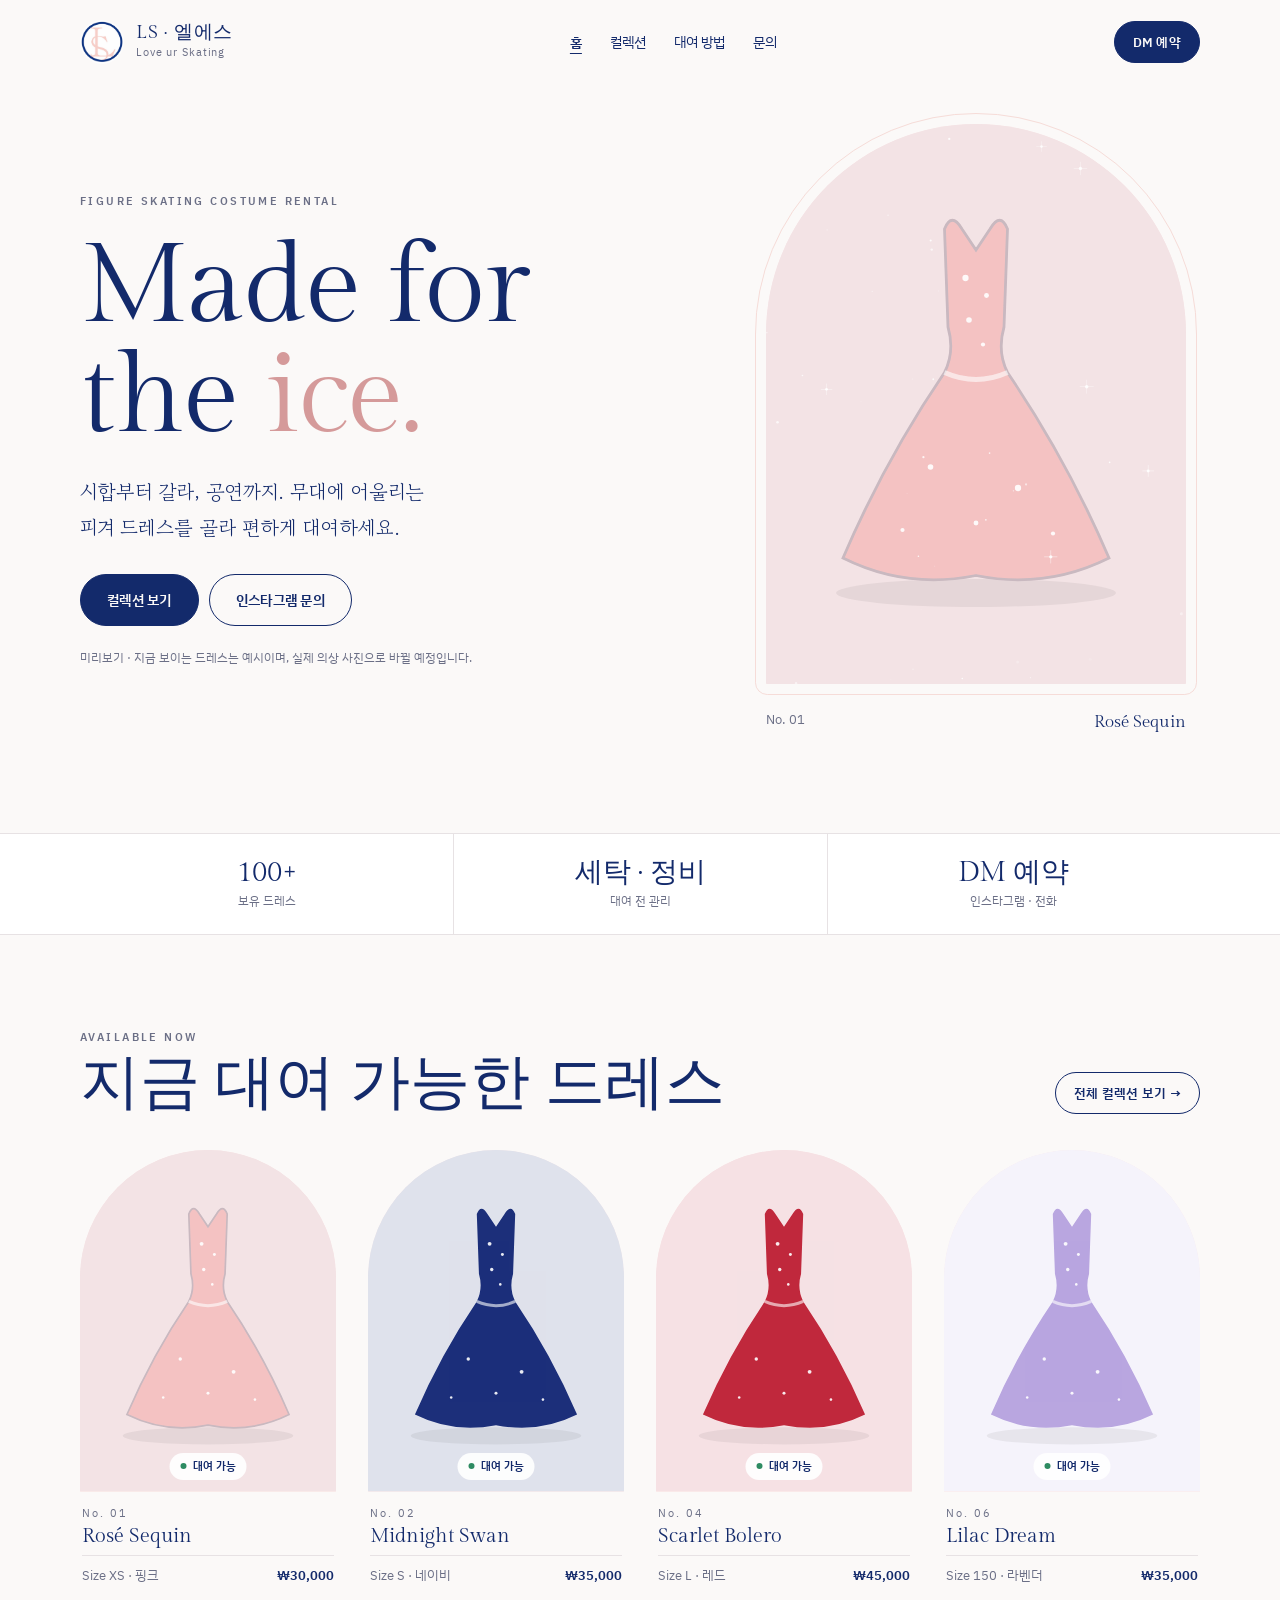
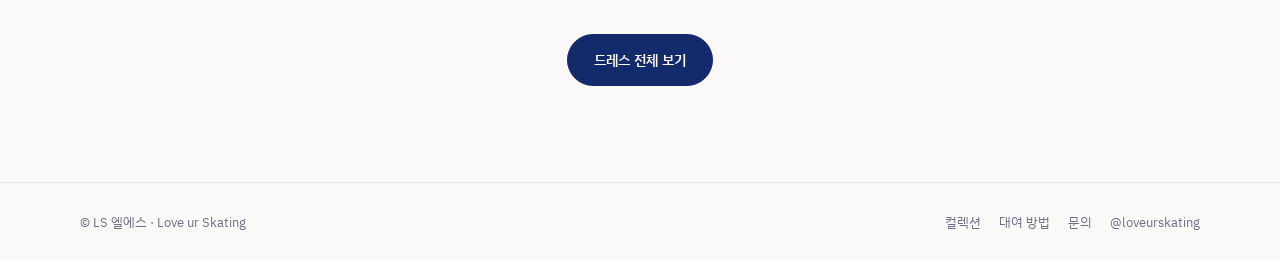
==== commit 509577c2: "Replace dress popup with a dedicated dress page Each dress now opens its own page at #dress-N with b" ====
--- a/index.html
+++ b/index.html
@@ -153,21 +153,25 @@
 .copy{font:inherit;font-size:12px;color:var(--on-navy);background:transparent;border:1px solid rgba(251,236,235,.5);border-radius:999px;padding:4px 12px;cursor:pointer}
 .fine{margin:56px 0 0;font-size:12px;opacity:.6;display:flex;flex-wrap:wrap;justify-content:space-between;gap:8px}
 
-/* ---------- Dress detail ---------- */
-.modal{position:fixed;inset:0;z-index:30;background:rgba(12,28,77,.45);display:flex;align-items:flex-end;justify-content:center;-webkit-backdrop-filter:blur(6px);backdrop-filter:blur(6px)}
-.sheet{position:relative;width:100%;max-width:900px;max-height:94%;overflow:auto;background:var(--ice);color:var(--navy);border-radius:24px 24px 0 0;display:grid;gap:8px;padding:28px 24px calc(28px + env(safe-area-inset-bottom,0px))}
-@media(min-width:760px){.modal{align-items:center;padding:24px}.sheet{grid-template-columns:.9fr 1.1fr;gap:40px;border-radius:24px;padding:40px}}
-.sheet .arch{width:min(100%,340px);justify-self:center}
-.detail{display:grid;gap:14px;align-content:center;min-width:0}
-.detail h2{margin:0;font-family:var(--display);font-weight:400;font-size:clamp(30px,4vw,40px);line-height:1.1}
-.detail .price{margin:0;font-size:22px;font-weight:600;font-variant-numeric:tabular-nums}
+/* ---------- Dress page ---------- */
+.dress-page{display:grid;gap:28px;padding-block:8px 72px}
+@media(min-width:880px){.dress-page{grid-template-columns:minmax(0,1fr) minmax(0,1fr);gap:72px;align-items:start;padding-block:16px 96px}}
+.dress-figure{margin:0;justify-self:center;width:min(100%,420px)}
+.dress-figure .arch{outline:1px solid var(--blush);outline-offset:10px}
+.detail{display:grid;gap:16px;align-content:start;min-width:0}
+@media(min-width:880px){.detail{position:sticky;top:24px;padding-top:24px}}
+.detail h1{margin:0;font-family:var(--display);font-weight:400;font-size:clamp(36px,5vw,52px);line-height:1.05}
+.detail .status{position:static;transform:none;justify-self:start;background:var(--blush-2);color:var(--navy);font-size:12px;padding:5px 12px}
+.detail .price{margin:0;font-size:24px;font-weight:600;font-variant-numeric:tabular-nums}
 .detail .price small{font-size:13px;font-weight:400;color:var(--mut)}
-.detail .status{position:static;transform:none;justify-self:start;background:var(--blush-2);color:var(--navy)}
-dl{display:grid;grid-template-columns:96px minmax(0,1fr);gap:10px 12px;margin:4px 0;padding-block:16px;border-block:1px solid var(--line)}
+dl{display:grid;grid-template-columns:96px minmax(0,1fr);gap:12px;margin:0;padding-block:18px;border-block:1px solid var(--line)}
 dt{color:var(--mut)}dd{margin:0}
 .actions{display:grid;gap:10px}
 .hint{margin:0;font-size:13px;color:var(--mut)}
-.close{position:absolute;top:14px;right:14px;z-index:2;width:40px;height:40px;border-radius:50%;border:1px solid var(--line);background:var(--paper);color:var(--navy);font-size:22px;line-height:1;cursor:pointer}
+.back{display:inline-flex;gap:6px;font-size:14px;text-decoration:none;color:var(--mut)}
+.back:hover{color:var(--navy)}
+.related{border-top:1px solid var(--line);padding-block:64px 88px}
+.related .sec-title{font-size:clamp(28px,4vw,40px)}
 
 @media (prefers-reduced-motion: reduce){*{transition:none!important}}
 </style>
@@ -287,22 +291,16 @@
   </div>
   </section>
   </div>
-</main>
-
-<footer class="site-foot">
-  <div class="wrap">
-    <span>© LS 엘에스 · Love ur Skating</span>
-    <nav aria-label="하단 메뉴"><a href="#collection">컬렉션</a><a href="#how">대여 방법</a><a href="#contact">문의</a><a id="footIg" href="#" target="_blank" rel="noopener"></a></nav>
-  </div>
-</footer>
-
-<div class="modal" id="modal" hidden>
-  <div class="sheet" role="dialog" aria-modal="true" aria-labelledby="mName">
-    <button class="close" id="close" type="button" aria-label="닫기">×</button>
-    <div class="arch" id="mArch"></div>
+
+  <div class="view" data-view="dress" hidden>
+  <section class="page-head wrap">
+    <p class="crumbs"><a href="#">홈</a> / <a href="#collection">컬렉션</a> / <span id="mCrumb"></span></p>
+  </section>
+  <section class="wrap dress-page">
+    <figure class="dress-figure"><div class="arch" id="mArch"></div></figure>
     <div class="detail">
       <span class="label" id="mNo"></span>
-      <h2 id="mName"></h2>
+      <h1 id="mName"></h1>
       <span class="status" id="mStatus"></span>
       <p class="price" id="mPrice"></p>
       <dl id="mDetails"></dl>
@@ -311,9 +309,25 @@
         <a class="btn btn-line" id="mCall" href="#"></a>
       </div>
       <p class="hint">문의할 때 드레스 번호와 날짜를 함께 알려 주세요.</p>
-    </div>
-  </div>
-</div>
+      <a class="back" href="#collection">← 컬렉션으로 돌아가기</a>
+    </div>
+  </section>
+  <section class="related wrap">
+    <div class="sec-head">
+      <h2 class="sec-title">다른 드레스도 둘러보세요</h2>
+      <a class="btn btn-line btn-sm" href="#collection">전체 보기</a>
+    </div>
+    <div class="grid" id="relatedGrid"></div>
+  </section>
+  </div>
+</main>
+
+<footer class="site-foot">
+  <div class="wrap">
+    <span>© LS 엘에스 · Love ur Skating</span>
+    <nav aria-label="하단 메뉴"><a href="#collection">컬렉션</a><a href="#how">대여 방법</a><a href="#contact">문의</a><a id="footIg" href="#" target="_blank" rel="noopener"></a></nav>
+  </div>
+</footer>
 
 <script>
 const SITE={"name": "LS (엘에스)", "tagline": "Love ur Skating · 피겨 의상 대여", "phone": "010-4342-8908", "instagram": "loveurskating", "hours": "문의 가능 시간: 매일 10:00 – 21:00"};
@@ -333,7 +347,7 @@
 function silhouette(hex){
   const light=/^#(f|e)/i.test(hex);
   return '<svg class="art" viewBox="0 0 120 160" preserveAspectRatio="xMidYMid slice" aria-hidden="true">'+
-   '<rect width="120" height="160" fill="'+tint(hex,light?.4:.86)+'"/>'+
+   '<rect width="120" height="160" fill="'+(light?"#f3e3e5":tint(hex,.86))+'"/>'+
    '<ellipse cx="60" cy="134" rx="40" ry="4" fill="#000" opacity=".06"/>'+
    '<path d="M51 30 Q53 25 56 30 L60 36 L64 30 Q67 25 69 30 L68 58 Q66 65 69 71 Q86 96 98 124 Q80 133 60 129 Q40 133 22 124 Q34 96 51 71 Q54 65 52 58 Z" fill="'+hex+'"'+(light?' stroke="#c9b9c0" stroke-width=".8"':'')+'/>'+
    '<path d="M51 71 Q60 75 69 71" fill="none" stroke="#fff" stroke-opacity=".6" stroke-width="1.4"/>'+
@@ -375,13 +389,11 @@
   if(d.status==="preparing")rows.push(["상태","세탁·정비 중이에요. 곧 대여할 수 있어요."]);
   if(d.note)rows.push(["메모",d.note]);
   $("mDetails").innerHTML=rows.map(([k,v])=>'<dt>'+k+'</dt><dd>'+esc(v)+'</dd>').join("");
-  $("modal").hidden=false;$("close").focus();
-}
-function closeDress(){if(!$("modal").hidden)location.hash=lastView==="home"?"":lastView;}
-$("close").onclick=closeDress;
-$("modal").addEventListener("click",e=>{if(e.target.id==="modal")closeDress();});
-document.addEventListener("keydown",e=>{if(e.key==="Escape")closeDress();});
-
+  $("mCrumb").textContent=d.name;
+  const others=DRESSES.filter(x=>x.id!==d.id).sort((a,b)=>(a.status!=="available")-(b.status!=="available"));
+  $("relatedGrid").innerHTML=others.slice(0,4).map(cardHTML).join("");
+  document.title=d.name+" · LS 엘에스";
+}
 /* Contact */
 $("heroIg").href=igDM;$("mIg").href=igDM;$("topIg").href=igDM;
 $("footIg").href="https://instagram.com/"+SITE.instagram;$("footIg").textContent="@"+SITE.instagram;
@@ -402,11 +414,13 @@
 $("featuredGrid").innerHTML=DRESSES.filter(d=>d.status==="available").slice(0,4).map(cardHTML).join("");
 render();
 
-/* Pages: home, #collection, #how, #contact; a dress opens as #dress-N over the page you came from */
+/* Pages: home, #collection, #how, #contact, and one page per dress at #dress-N */
 const VIEWS=["home","collection","how","contact"];
+const BASE_TITLE=document.title;
 let lastView=null;
 function showView(v){
-  if(v===lastView)return;
+  if(v!=="dress")document.title=BASE_TITLE;
+  if(v===lastView&&v!=="dress")return;
   document.querySelectorAll("[data-view]").forEach(el=>el.hidden=el.dataset.view!==v);
   document.querySelectorAll("[data-nav]").forEach(a=>a.classList.toggle("on",a.dataset.nav===v));
   lastView=v;window.scrollTo(0,0);dispatchEvent(new Event("resize"));
@@ -414,8 +428,7 @@
 function route(){
   const h=location.hash.slice(1),m=h.match(/^dress-(\d+)$/);
   const d=m&&DRESSES.find(x=>x.id==m[1]);
-  if(d){showView(lastView||"collection");openDress(d);return;}
-  $("modal").hidden=true;
+  if(d){openDress(d);lastView=null;showView("dress");return;}
   showView(VIEWS.includes(h)?h:"home");
 }
 addEventListener("hashchange",route);route();
